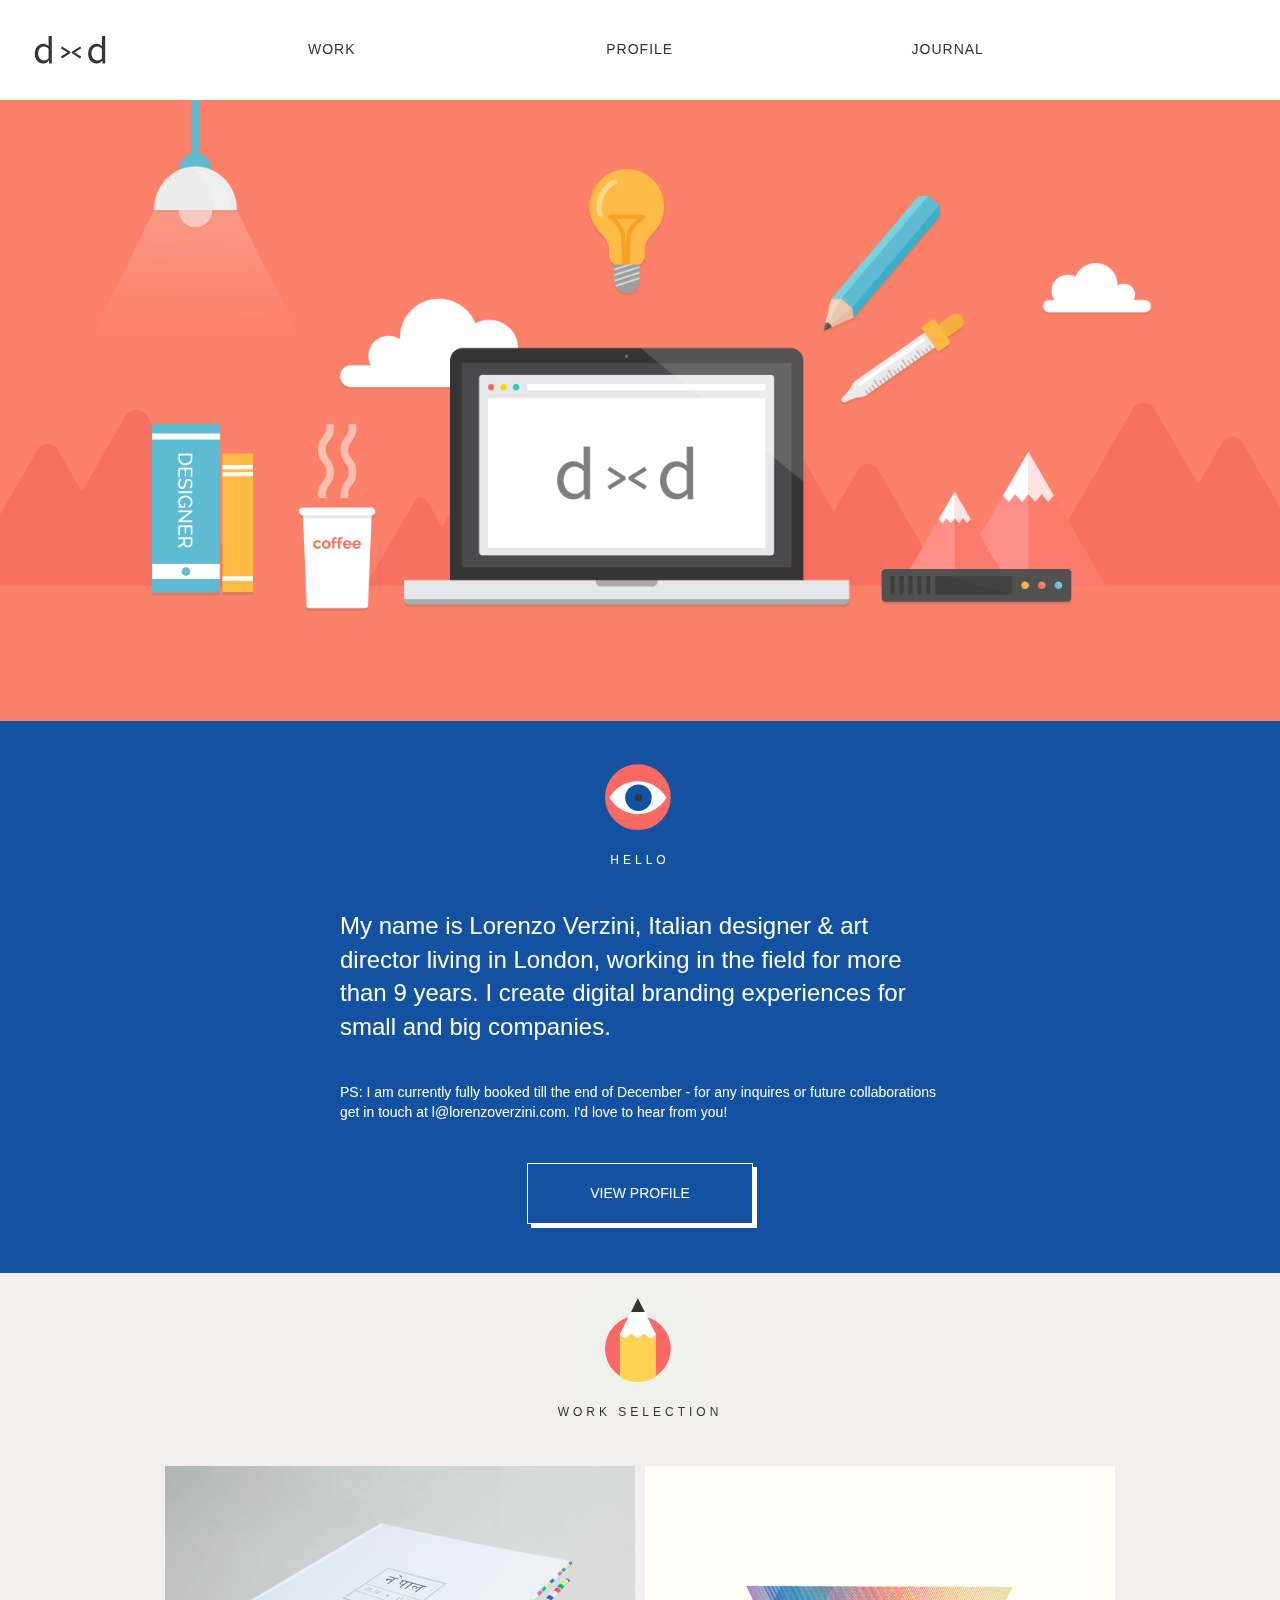
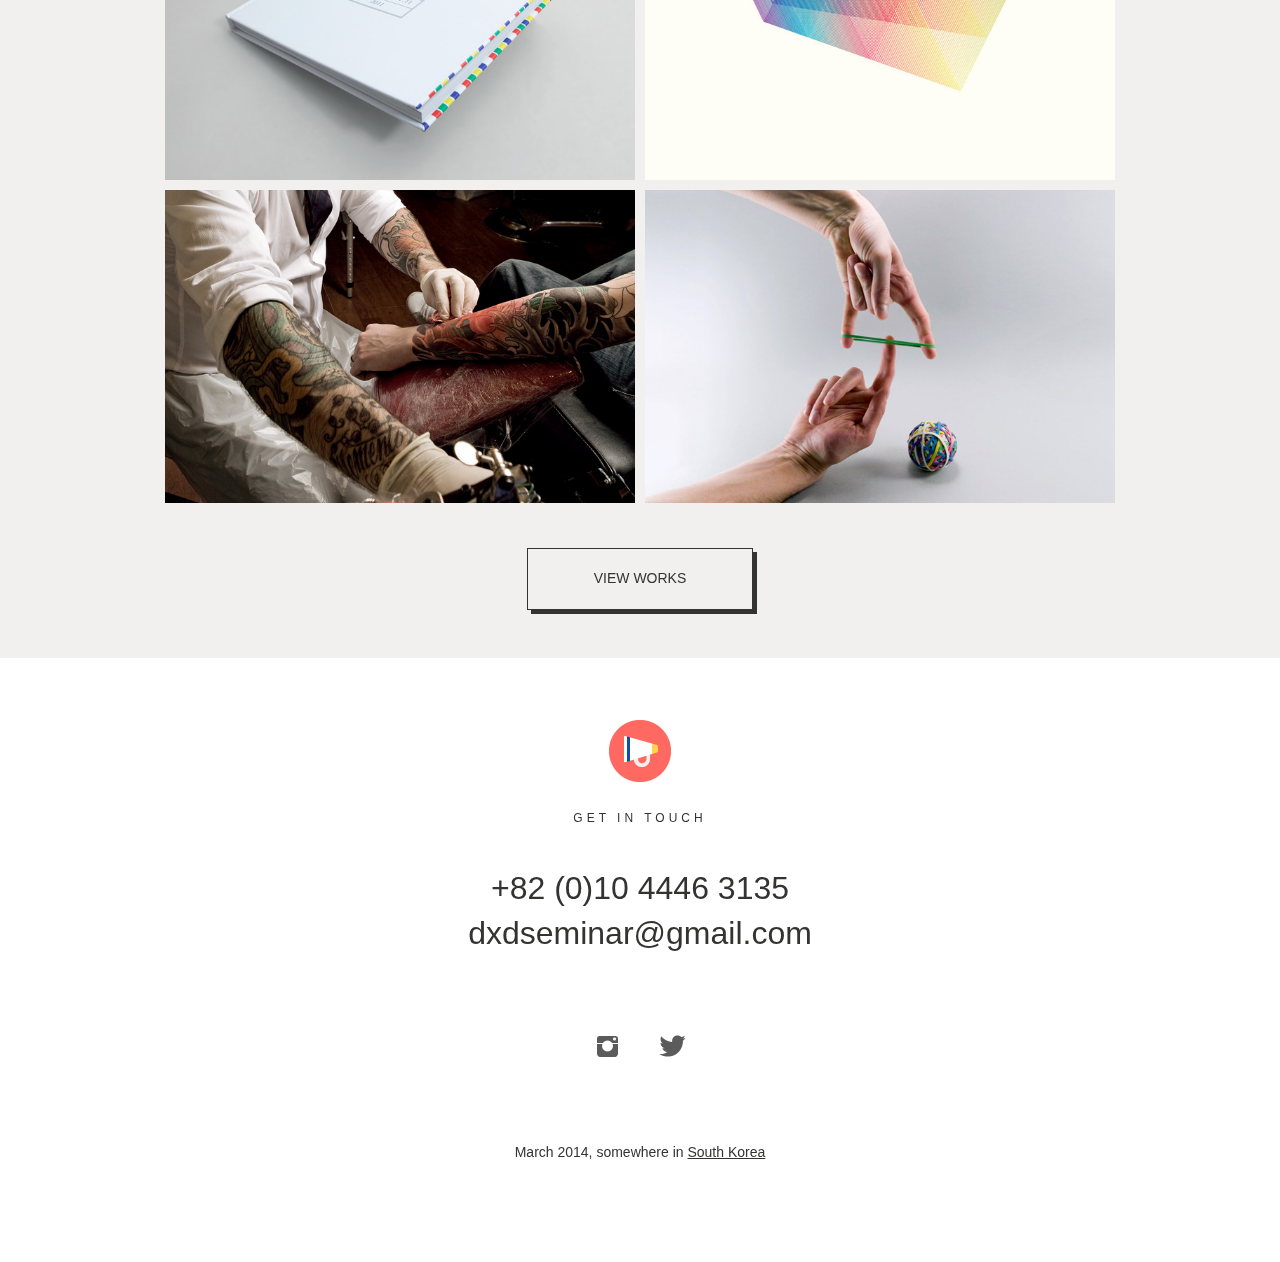
==== index.html @ d882b5fe "예제 사이트 게시 테스트" ====
<!DOCTYPE html>
<!--[if lt IE 7]>
<html class="no-js lt-ie9 lt-ie8 lt-ie7">
<![endif]-->
<!--[if IE 7]>
<html class="no-js lt-ie9 lt-ie8">
<![endif]-->
<!--[if IE 8]>
<html class="no-js lt-ie9">
<![endif]-->
<!--[if gt IE 8]><!-->
<html class="no-js">
<!--<![endif]-->
<head>
    <meta charset="utf-8">
    <meta http-equiv="X-UA-Compatible" content="IE=edge">
    <title>dxd - example</title>
    <meta name="description" content="dxd 세미나에서 제공하는 예제"/>
    <meta name="viewport" content="width=device-width, initial-scale=1">

    <!-- Place favicon.ico and apple-touch-icon.png in the root directory -->

    <link rel="stylesheet" href="css/normalize.css">
    <link rel="stylesheet" href="css/reset.css">
    <link rel="stylesheet" href="css/main.css">
    <script src="js/vendor/modernizr-2.6.2.min.js"></script>
</head>
<body id="show-aside">
<!--[if lt IE 7]>
<p class="browsehappy">You are using an <strong>outdated</strong> browser.
    Please <a href="http://browsehappy.com/">upgrade your browser</a> to improve your experience.</p>
<![endif]-->

<aside class="x-major">
    <ul>
        <li class="x-align-middle">
            <a href="index.html#hide-aside" class="x-align-block">home</a>
        </li>
        <li class="x-align-middle">
            <a href="work.html#hide-aside" class="x-align-block">work</a>
        </li>
        <li class="x-align-middle">
            <a href="#hide-aside" class="x-align-block">profile</a>
        </li>
        <li class="x-align-middle">
            <a href="#hide-aside" class="x-align-block">journal</a>
        </li>
    </ul>
</aside>

<main class="x-major">
    <a href="#hide-aside" class="x-hide-aside"></a>
    <!-- Lier, 2014. 6. 24. 오전 11:55
        어플리케이에서 최상단 레벨의 네비게이션(WORK, PROFILE, JOURNAL)과 로고를 포함하고 있는 메이저 헤더입니다.
        네비게이션이 컴퓨터와 모바일 환경에서 크게 서로다른 형태를 가지고 있으므로 초기에 분할하는 것이 옳다고 판단하여
        x-com, x-mobile 클래스로 두 조건을 분기하여 각각 구성하였습니다.
    -->
    <header class="x-major x-bg-white">
        <!-- Lier, 2014. 6. 24. 오후 12:01
            -------------------------------
            LOGO | WORK | PROFILE | JOURNAL
            -------------------------------
        -->
        <div class="x-com">
            <h1 class="x-logo-wrap">
                <a href="index.html" class="x-icon x-logo ir">home</a>
            </h1>
            <nav>
                <ul class="clearfix">
                    <li class="x-align-middle">
                        <a href="work.html" class="x-align-block">work</a>
                    </li>
                    <li class="x-align-middle">
                        <a href="." class="x-align-block">profile</a>
                    </li>
                    <li class="x-align-middle">
                        <a href="." class="x-align-block">journal</a>
                    </li>
                </ul>
            </nav>
        </div>
        <!-- Lier, 2014. 6. 24. 오후 12:01
            ------------------------
                       LOGO
             ------------------------
             WORK | PROFILE | JOURNAL
        -->
        <div class="x-mobile">
            <h1 class="x-logo-wrap">
                <a href="#show-aside" class="x-icon x-logo ir"></a>
            </h1>
            <nav>
                <ul class="clearfix">
                    <li class="x-align-middle">
                        <a href="work.html" class="x-align-block">work</a>
                    </li>
                    <li class="x-align-middle">
                        <a href="." class="x-align-block">profile</a>
                    </li>
                    <li class="x-align-middle">
                        <a href="." class="x-align-block">journal</a>
                    </li>
                </ul>
            </nav>
        </div>
    </header>

    <section class="x-major">
        <article class="x-identity x-com">
            <img src="img/dxd_identity@2x.png" width="100%"/>
        </article>
        <article class="x-profile x-container x-bg-blue">
            <header class="x-symbol">
                <i class="x-icon"></i>
                <h2 class="x-title">hello</h2>
            </header>
            <div class="x-margin">
                <p class="x-text">
                    My name is Lorenzo Verzini, Italian designer & art director living in London, working in the field
                    for
                    more than 9 years. I create digital branding experiences for small and big companies.
                </p>
                <p class="x-ps">
                    PS: I am currently fully booked till the end of December - for any inquires or future collaborations
                    get
                    in touch at l@lorenzoverzini.com. I'd love to hear from you!
                </p>
            </div>
            <footer class="x-link-wrap">
                <a href=".">view profile</a>
            </footer>
        </article>
        <article class="x-work-teaser x-container x-bg-silver">
            <header class="x-symbol">
                <i class="x-icon"></i>
                <h2 class="x-title">work selection</h2>
            </header>
            <ul class="clearfix">
                <li>
                    <img src="img/work_01.jpg"/>
                    <div class="x-info-wrap x-align-middle">
                        <div class="x-info x-align-block">
                            <h1>누가 내 치즈를 다 먹었을까?</h1>
                            <div class="x-circle"></div>
                            <p class="x-tags">아이덴티티, 초기화, 디자인</p>
                        </div>
                    </div>
                </li>
                <li>
                    <img src="img/work_02.jpg"/>
                    <div class="x-info-wrap x-align-middle">
                        <div class="x-info x-align-block">
                            <h1>누가 내 치즈를 다 먹었을까?</h1>
                            <div class="x-circle"></div>
                            <p class="x-tags">아이덴티티, 초기화, 디자인</p>
                        </div>
                    </div>
                </li>
                <li>
                    <img src="img/work_03.jpg"/>
                    <div class="x-info-wrap x-align-middle">
                        <div class="x-info x-align-block">
                            <h1>누가 내 치즈를 다 먹었을까?</h1>
                            <div class="x-circle"></div>
                            <p class="x-tags">아이덴티티, 초기화, 디자인</p>
                        </div>
                    </div>
                </li>
                <li>
                    <img src="img/work_04.jpg"/>
                    <div class="x-info-wrap x-align-middle">
                        <div class="x-info x-align-block">
                            <h1>누가 내 치즈를 다 먹었을까?</h1>
                            <div class="x-circle"></div>
                            <p class="x-tags">아이덴티티, 초기화, 디자인</p>
                        </div>
                    </div>
                </li>
            </ul>
            <footer class="x-link-wrap">
                <a href=".">view works</a>
            </footer>
        </article>
    </section>

    <!-- Lier, 2014. 6. 24. 오전 11:56
        작성자의 연락처 또는 소셜서비스 등의 정보를 담고 있는 메이저 푸터입니다.
    -->
    <footer class="x-major x-bg-white">
        <div class="x-container">
            <h2 class="x-symbol">
                <i class="x-icon"></i>
                <div class="x-title">get in touch</div>
            </h2>
            <address>
                <ul>
                    <li>
                        <div>+82 (0)10 4446 3135</div>
                        <div>dxdseminar@gmail.com</div>
                    </li>
                    <li>
                        <a href="https://www.facebook.com/dxdseminar" target="_blank">
                            <i class="x-icon x-twitter"></i>
                        </a>
                        <a href="http://instagram.com/dxd_seminar" target="_blank">
                            <i class="x-icon x-instagram"></i>
                        </a>
                    </li>
                    <li>March 2014, somewhere in <u>South Korea</u></li>
                </ul>
            </address>
        </div>
    </footer>
</main>

<script src="//ajax.googleapis.com/ajax/libs/jquery/1.10.2/jquery.min.js"></script>
<script>window.jQuery || document.write('<script src="js/vendor/jquery-1.10.2.min.js"><\/script>')</script>
<script src="js/plugins.js"></script>
<script src="js/main.js"></script>

<!-- Google Analytics: change UA-XXXXX-X to be your site's ID. -->
<script>
    (function (b, o, i, l, e, r) {
        b.GoogleAnalyticsObject = l;
        b[l] || (b[l] =
                function () {
                    (b[l].q = b[l].q || []).push(arguments)
                });
        b[l].l = +new Date;
        e = o.createElement(i);
        r = o.getElementsByTagName(i)[0];
        e.src = '//www.google-analytics.com/analytics.js';
        r.parentNode.insertBefore(e, r)
    }(window, document, 'script', 'ga'));
    ga('create', 'UA-XXXXX-X');
    ga('send', 'pageview');
</script>
</body>
</html>
---- css/main.css ----
/*! HTML5 Boilerplate v4.3.0 | MIT License | http://h5bp.com/ */

/*
 * What follows is the result of much research on cross-browser styling.
 * Credit left inline and big thanks to Nicolas Gallagher, Jonathan Neal,
 * Kroc Camen, and the H5BP dev community and team.
 */

/* ==========================================================================
   Base styles: opinionated defaults
   ========================================================================== */

html,
button,
input,
select,
textarea {
    color: #222;
}

html {
    font-size: 1em;
    line-height: 1.4;
}

/*
 * Remove text-shadow in selection highlight: h5bp.com/i
 * These selection rule sets have to be separate.
 * Customize the background color to match your design.
 */

::-moz-selection {
    background: #b3d4fc;
    text-shadow: none;
}

::selection {
    background: #b3d4fc;
    text-shadow: none;
}

/*
 * A better looking default horizontal rule
 */

hr {
    display: block;
    height: 1px;
    border: 0;
    border-top: 1px solid #ccc;
    margin: 1em 0;
    padding: 0;
}

/*
 * Remove the gap between images, videos, audio and canvas and the bottom of
 * their containers: h5bp.com/i/440
 */

audio,
canvas,
img,
video {
    vertical-align: middle;
}

/*
 * Remove default fieldset styles.
 */

fieldset {
    border: 0;
    margin: 0;
    padding: 0;
}

/*
 * Allow only vertical resizing of textareas.
 */

textarea {
    resize: vertical;
}

/* ==========================================================================
   Browse Happy prompt
   ========================================================================== */

.browsehappy {
    margin: 0.2em 0;
    background: #ccc;
    color: #000;
    padding: 0.2em 0;
}

/* Lier, 2014. 6. 20. 오전 12:02 ==============================================
    기본 설정
   ========================================================================== */

/* a 요소는 기본적으로 href 속성이 존재할 경우 밑줄이 나타나도록 되어있습니다. 해당 어플리케이션에서는
   전역적으로 링크에 밑줄을 사용하지 않기 때문에 제거합니다. - Lier, 2014. 6. 23. 오후 5:19 */

a {
    text-decoration: none;
}

/* body 요소는 브라우저 화면에 보이는 모든 요소들의 부모이므로 이곳에 등록된 스타일들은 하위요소에서 새로
   정의하지 않을 경우 기본적으로 사용될 수 있습니다. 모든 시각적으로 드러나는 요소들에 기본값을 지정하고
   싶다면 body 요소에 등록하세요. - Lier, 2014. 6. 23. 오후 5:21 */

body {
    color: rgba(51, 51, 50, 1);
    font-family: Helvetica, Helvetica Neue, Arial, sans-serif;
    font-size: 14px;
    word-wrap: break-word;
}

/* Lier, 2014. 6. 20. 오전 12:02 ==============================================
    주요 요소들
   ========================================================================== */

/* 해당 어플리케이션에서는 모바일과 컴퓨터에서 서로 판이하게 다른 형태를 x-com, x-mobile 클래스로 구분하고
   있습니다. x-com 클래스를 숨기는 이유는 해당 어플리케이션은 모바일 퍼스트 형태로 만들어지기 때문에 컴퓨터에서
   보여질 수 있는 요소를 우선 차단하여 숨깁니다. - Lier, 2014. 6. 23. 오후 5:07 */

.x-com {
    display: none;
}

.x-mobile {
    display: block;
}

/* 어플리케이션 내에서 사용되는 주요 배경 색상과 그에 걸맞는 텍스트 색상을 클래스 형태로 작성합니다. 이와같이
   코드 내에서 지속적으로 동일하게 나오는 스타일들은 클래스로 묶어두는 것이 편리합니다. - Lier, 2014. 6. 23. 오후 5:05 */

.x-bg-white {
    color: rgba(51, 51, 50, 1);
    background-color: white;
}

.x-bg-silver {
    color: rgba(51, 51, 50, 1);
    background-color: rgb(241, 240, 238);
}

.x-bg-blue {
    color: white;
    background-color: rgba(19, 82, 162, 1);
}

/* 아이콘을 구성하는데 필요한 기본적인 스타일을 지정합니다. - Lier, 2014. 6. 24. 오후 12:21 */

.x-icon {
    display: inline-block;
    background-repeat: no-repeat;
    background-position: center;
    background-size: cover;
}

/* x-align-middle 클래스는 vertical-align 속성이 블럭요소에서도 정상적으로 동작할 수 있도록 돕습니다.
   우선 수직으로 가운데 정렬하고 싶은 요소의 부모에 x-align-middle 클래스를 삽입하고 정렬이 필요한 요소에
   x-align-block 클래스를 삽입합니다. 작동원리는 블럭요소의 :before 영역을 인라인요소의 :before 영역과
   동일하게 맞추는 방식입니다. - Lier, 2014. 6. 20. 오전 1:03 */

.x-align-middle {
    display: inline-block;
}

.x-align-middle:before {
    width: 0;
    height: 100%;
    content: '';
    vertical-align: middle;
    display: inline-block;
    margin-left: -0.25em;
}

.x-align-block {
    display: inline-block;
    vertical-align: middle;
}

/* Lier, 2014. 6. 20. 오전 12:02 ==============================================
   메이저 헤더
   ========================================================================== */

/* 로고나 메뉴 스타일과 같이 메이저 헤더에서 웹과 모바일의 구분없이 공통적으로 사용될 수 있는 스타일들을
   우선적으로 지정합니다. - Lier, 2014. 6. 20. 오후 3:05 */

header.x-major .x-logo-wrap,
header.x-major nav ul li {
    text-align: center;
}

header.x-major .x-logo-wrap .x-logo.x-icon {
    width: 100px;
    height: 100px;
    background-image: url("logo.svg");
}

header.x-major nav ul li {
    float: left;
    width: 33.3%;
}

/* 지정된 transition 속성은 다른 스테이트에서 현재 스테이트로 넘어오는 시점에서 실행됩니다. 무슨 말인지
   모르겠다면 일단 아래의 두 값을 바꿔보면서 마우스를 올렸다 내려보세요. - Lier, 2014. 6. 23. 오후 6:52 */

header.x-major nav ul li a {
    color: rgba(51, 51, 50, 1);
    letter-spacing: 1px;
    text-transform: uppercase;
    transition: all 0.3s ease-in;
}

header.x-major nav ul li a:hover {
    color: rgba(51, 51, 50, 0.4);
    transition: all 0.2s ease-out;
}

/* 메이저 헤더의 속성을 분기하여 컴퓨터 브라우저에서 보여지는 상황에서의 스타일을 지정합니다. 부모요소 중에
   x-com 클래스가 존재하는 요소에 대해서만 아래의 스타일이 적용됩니다. - Lier, 2014. 6. 20. 오후 3:05 */

header.x-major .x-com .x-logo-wrap {
    left: 20px;
    position: fixed;
    z-index: 1;
}

header.x-major .x-com nav {
    height: 100px;
    max-width: 925px;
    margin: 0 auto;
}

header.x-major .x-com nav ul,
header.x-major .x-com nav ul li {
    height: inherit;
}

/* 메이저 헤더의 속성을 분기하여 모바일 브라우저에서 보여지는 상황에서의 스타일을 지정합니다. 부모요소 중에
   x-mobile 클래스가 존재하는 요소에 대해서만 아래의 스타일이 적용됩니다. - Lier, 2014. 6. 23. 오후 7:01 */

header.x-major .x-mobile .x-logo-wrap {
    border-bottom: 1px solid rgba(0, 0, 0, 0.05)
}

header.x-major .x-mobile nav ul li {
    height: 50px;
}

header.x-major .x-mobile nav ul li a {
    font-size: 11px;
}

/* Lier, 2014. 6. 24. 오후 12:13 ==============================================
   메이저 섹션 > 큐레이션
   ========================================================================== */

/* 섹션 내부에서 공통적으로 사용되는 요소들의 스타일을 지정합니다. - Lier, 2014. 6. 24. 오후 12:24 */

section.x-major .x-container {
    padding: 20px;
}

section.x-major .x-symbol,
section.x-major .x-link-wrap {
    text-align: center;
}

section.x-major .x-symbol .x-title {
    font-size: 12px;
    font-weight: normal;
    letter-spacing: 4px;
    text-transform: uppercase;
}

section.x-major .x-symbol .x-icon {
    width: 106px;
    height: 106px;
}

section.x-major .x-link-wrap {
    height: 90px;
}

section.x-major .x-link-wrap a {
    width: 224px;
    display: inline-block;
    padding: 20px 0;
    color: rgba(51, 51, 50, 1);
    text-transform: uppercase;
    border: 1px solid rgba(51, 51, 51, 1);
    background: transparent;
    box-shadow: 4px 4px 0px 0px rgba(51, 51, 50, 1);
    transition: all 0.1s cubic-bezier(0, 0, 0.25, 1);
}

section.x-major .x-link-wrap a:hover {
    margin: 4px 0 0 4px;
    border: 1px solid rgba(51, 51, 50, 0.5);
    box-shadow: 0px 0px 0px 0px rgba(51, 51, 50, 1);
    opacity: 0.5;
    transition: all 0.1s cubic-bezier(0, 0, 0.25, 1);
}

section.x-major .x-bg-blue .x-link-wrap a {
    color: rgba(255, 255, 255, 1);
    border: 1px solid rgba(255, 255, 255, 1);
    box-shadow: 4px 4px 0px 0px rgba(255, 255, 255, 1);
}

section.x-major .x-bg-blue .x-link-wrap a:hover {
    box-shadow: 0px 0px 0px 0px rgba(255, 255, 255, 1);
}

/* x-profile 클래스로 분기되는 article 요소와 그 하위 요소들의 스타일을 지정합니다. - Lier, 2014. 6. 24. 오후 12:24 */

section.x-major article.x-profile .x-symbol .x-icon {
    background-image: url('symbol-profile.svg');
}

section.x-major article.x-profile .x-margin {
    max-width: 600px;
    margin: 0 auto;
}

section.x-major article.x-profile .x-text,
section.x-major article.x-profile .x-ps,
section.x-major .x-link-wrap {
    margin-top: 40px;
}

section.x-major article.x-profile .x-text {
    font-size: 24px;
}

section.x-major article.x-profile .x-ps {
    font-weight: 300;
}

/* x-work 클래스로 분기되는 article 요소와 그 하위 요소들의 스타일을 지정합니다. - Lier, 2014. 6. 24. 오후 12:58 */

section.x-major article.x-work-teaser .x-symbol .x-icon {
    background-image: url('symbol-work.svg');
}

section.x-major article.x-work-teaser ul {
    margin-top: 40px;
}

section.x-major article.x-work-teaser ul li {
    padding: 5px;
    position: relative;
    box-sizing: border-box;
}

/* 반응형 웹에서 이미지 사이즈가 브라우저 크기에 따라 비율에 맞춰 자유자재로 변하게 하기 위해서는 아래와 같은
   스타일 정의가 필요합니다. - Lier, 2014. 6. 23. 오후 5:26 */

section.x-major article.x-work-teaser ul li img {
    width: 100%;
    height: 100%;
}

section.x-major article.x-work-teaser ul li .x-info-wrap {
    top: 0;
    left: 0;
    width: 100%;
    height: 100%;
    position: absolute;
    text-align: center;
    background-color: rgba(255, 255, 255, 0.8);
    opacity: 0;
    cursor: pointer;
    transition: all 0.2s linear;
}

section.x-major article.x-work-teaser ul li:hover .x-info-wrap {
    opacity: 1;
    transition: all 0.2s linear;
}

section.x-major article.x-work-teaser ul li .x-info-wrap .x-info h1 {
    font-size: 16px;
    font-weight: normal;
}

section.x-major article.x-work-teaser ul li .x-info-wrap .x-info .x-circle {
    width: 8px;
    height: 8px;
    margin: 4px auto 6px auto;
    border-radius: 100%;
    border: 3px solid rgba(51, 51, 50, 1);
}

section.x-major article.x-work-teaser ul li .x-info-wrap .x-info .x-tags {
    font-size: 14px;
    font-weight: 300;
}

/* Lier, 2014. 6. 25. 오후 8:30 ==============================================
   메이저 섹션 > 워크(WORK)
   ========================================================================== */

section.x-major .works article.x-work {
    height: 440px;
    padding: 10px;
    box-sizing: border-box;
    /* 사물이 얼마나 멀어보이게 하는지를 결정합니다. - Lier, 2014. 6. 25. 오후 9:28 */
    -webkit-perspective: 1400;
}

section.x-major .works article.x-work .x-flip,
section.x-major .works article.x-work .x-front,
section.x-major .works article.x-work .x-back {
    width: 100%;
    height: 100%;
}

section.x-major .works article.x-work .x-flip {
    position: relative;
    transition: all 0.5s linear;
    -webkit-transform-style: preserve-3d;
}

section.x-major .works article.x-work:hover .x-flip {
    -webkit-transform: rotateY(180deg);
}

section.x-major .works article.x-work .x-front,
section.x-major .works article.x-work .x-back {
    top: 0;
    left: 0;
    position: absolute;
    -webkit-backface-visibility: hidden;
}

section.x-major .works article.x-work .x-front {
    background-color: red;
}

section.x-major .works article.x-work .x-back {
    background-color: blue;
    -webkit-transform: rotateY(180deg);
}

/* Lier, 2014. 6. 20. 오전 12:02 ==============================================
   메이저 푸터
   ========================================================================== */

footer.x-major {
    float: left;
    width: 100%;
    padding: 40px 0;
}

/* 메이저 푸터의 심볼마크 스타일을 지정합니다. 본문 컨테이너의 심볼마크와 동일한 스타일을 가지고 있지만 서로
   분리하여 관리하는 것이 유지보수에 좋습니다. - Lier, 2014. 6. 24. 오전 11:36 */

footer.x-major .x-symbol {
    display: block;
    margin-bottom: 40px;
    text-align: center;
}

footer.x-major .x-symbol .x-title {
    font-size: 12px;
    font-weight: normal;
    letter-spacing: 4px;
    text-transform: uppercase;
}

footer.x-major .x-symbol .x-icon {
    width: 106px;
    height: 106px;
    background-image: url('ico_contant@2x.png');
}

/* 메이저 푸터의 작성자 정보를 표현할 스타일일 지정합니다. - Lier, 2014. 6. 24. 오전 11:43 */

footer.x-major address ul li {
    text-align: center;
    font-style: normal;
    margin-bottom: 60px;
}

footer.x-major address ul li:first-child {
    font-size: 32px;
}

footer.x-major address ul li:last-child {
    font-size: 14px;
    font-weight: 300;
}

/* 아이콘 버튼을 스프라이트를 활용하여 배치합니다. 이미지 스프라이트를 활용하면 서버에 자원을 요청하는
   횟수가 줄어 좀 더 빠른 속도로 로딩이 가능하고 유지보수에 좋습니다. - Lier, 2014. 6. 24. 오전 11:48 */

footer.x-major address ul li .x-twitter,
footer.x-major address ul li .x-instagram {
    width: 61px;
    height: 61px;
    background-image: url("ico_social@2x.png");
    background-size: 122px 61px;
    opacity: 0.8;
    transition: all 0.2s ease-in;
}

footer.x-major address ul li .x-twitter:hover,
footer.x-major address ul li .x-instagram:hover {
    opacity: 1;
    transition: all 0.3s ease-in;
}

footer.x-major address ul li .x-twitter {
    background-position: left;
}

footer.x-major address ul li .x-instagram {
    background-position: right;
}

/* Lier, 2014. 6. 24. 오후 2:30 ==============================================
   메이저 사이드
   ========================================================================== */

body#show-aside aside.x-major {
    width: 70%;
    height: 100%;
    position: fixed;
    background-color: rgba(51, 51, 50, 1);
}

body#show-aside aside.x-major ul li {
    width: 100%;
    height: 100px;
    text-align: center;
    border-bottom: 1px solid rgba(255, 255, 255, 0.3);
}

body#show-aside aside.x-major ul li a {
    color: white;
    text-transform: uppercase;
}

/* aside 요소를 효과적으로 표현하기 위해 main 요소를 사용합니다. 기본적으로는 비주얼적으로 아무런 영향을
   주지 않지만 aside 요소가 활성화 되었을 때를 대비하여 이벤트를 등록해둡니다. - Lier, 2014. 6. 24. 오후 4:07 */

body#show-aside main.x-major {
    left: 0;
    position: relative;
    transition: all 0.5s ease;
}

body#show-aside main.x-major .x-hide-aside {
    right: 0;
    width: 100%;
    height: 100%;
    position: fixed;
    background-color: rgba(0, 0, 0, 0.3);
    opacity: 0;
    z-index: -1;
    transition: all 0.5s ease;
}

/* 로고를 클릭했을 때 각 요소에서 발생하는 이벤트들을 정의합니다. 우선 main 요소를 aside 요소의 크기만큼
   좌측으로 70% 밀어내고 main 요소 안에 있는 숨김링크를 활성화합니다. - Lier, 2014. 6. 24. 오후 3:59 */

body#show-aside:target main.x-major {
    left: 70%;
    transition: all 0.5s ease;
}

body#show-aside:target main.x-major .x-hide-aside {
    width: 30%;
    opacity: 1;
    z-index: 1;
    transition: all 0.5s ease;
}

/* ==========================================================================
   Helper classes
   ========================================================================== */

/*
 * Image replacement
 */

.ir {
    background-color: transparent;
    border: 0;
    overflow: hidden;
    /* IE 6/7 fallback */
    *text-indent: -9999px;
}

.ir:before {
    content: "";
    display: block;
    width: 0;
    height: 150%;
}

/*
 * Hide from both screenreaders and browsers: h5bp.com/u
 */

.hidden {
    display: none !important;
    visibility: hidden;
}

/*
 * Hide only visually, but have it available for screenreaders: h5bp.com/v
 */

.visuallyhidden {
    border: 0;
    clip: rect(0 0 0 0);
    height: 1px;
    margin: -1px;
    overflow: hidden;
    padding: 0;
    position: absolute;
    width: 1px;
}

/*
 * Extends the .visuallyhidden class to allow the element to be focusable
 * when navigated to via the keyboard: h5bp.com/p
 */

.visuallyhidden.focusable:active,
.visuallyhidden.focusable:focus {
    clip: auto;
    height: auto;
    margin: 0;
    overflow: visible;
    position: static;
    width: auto;
}

/*
 * Hide visually and from screenreaders, but maintain layout
 */

.invisible {
    visibility: hidden;
}

/*
 * Clearfix: contain floats
 *
 * For modern browsers
 * 1. The space content is one way to avoid an Opera bug when the
 *    `contenteditable` attribute is included anywhere else in the document.
 *    Otherwise it causes space to appear at the top and bottom of elements
 *    that receive the `clearfix` class.
 * 2. The use of `table` rather than `block` is only necessary if using
 *    `:before` to contain the top-margins of child elements.
 */

.clearfix:before,
.clearfix:after {
    content: " "; /* 1 */
    display: table; /* 2 */
}

.clearfix:after {
    clear: both;
}

/*
 * For IE 6/7 only
 * Include this rule to trigger hasLayout and contain floats.
 */

.clearfix {
    *zoom: 1;
}

/* ==========================================================================
   EXAMPLE Media Queries for Responsive Design.
   These examples override the primary ('mobile first') styles.
   Modify as content requires.
   ========================================================================== */

@media only screen and (min-width: 55em) {

    /* Lier, 2014. 6. 24. 오후 1:30 ==============================================
        주요 요소들
       ========================================================================== */

    .x-com {
        display: block;
    }

    .x-mobile {
        display: none;
    }

    /* Lier, 2014. 6. 24. 오후 1:39 ==============================================
       메이저 섹션 > 큐레이션
       ========================================================================== */

    section.x-major article.x-work-teaser ul {
        padding: 0 140px;
    }

    section.x-major article.x-work-teaser ul li {
        float: left;
        width: 50%;
    }

    /* Lier, 2014. 6. 25. 오후 9:33 ==============================================
       메이저 섹션 > 워크(WORK)
       ========================================================================== */

    section.x-major .works {
        margin: 0 120px;
    }

    section.x-major .works article.x-work {
        float: left;
        width: 50%;
        padding: 10px;
    }
}

@media print,
(-o-min-device-pixel-ratio: 5/4),
(-webkit-min-device-pixel-ratio: 1.25),
(min-resolution: 120dpi) {
    /* Style adjustments for high resolution devices */
}

/* ==========================================================================
   Print styles.
   Inlined to avoid required HTTP connection: h5bp.com/r
   ========================================================================== */

@media print {
    * {
        background: transparent !important;
        color: #000 !important; /* Black prints faster: h5bp.com/s */
        box-shadow: none !important;
        text-shadow: none !important;
    }

    a,
    a:visited {
        text-decoration: underline;
    }

    a[href]:after {
        content: " (" attr(href) ")";
    }

    abbr[title]:after {
        content: " (" attr(title) ")";
    }

    /*
     * Don't show links for images, or javascript/internal links
     */
    .ir a:after,
    a[href^="javascript:"]:after,
    a[href^="#"]:after {
        content: "";
    }

    pre,
    blockquote {
        border: 1px solid #999;
        page-break-inside: avoid;
    }

    thead {
        display: table-header-group; /* h5bp.com/t */
    }

    tr,
    img {
        page-break-inside: avoid;
    }

    img {
        max-width: 100% !important;
    }

    @page {
        margin: 0.5cm;
    }

    p,
    h2,
    h3 {
        orphans: 3;
        widows: 3;
    }

    h2,
    h3 {
        page-break-after: avoid;
    }
}
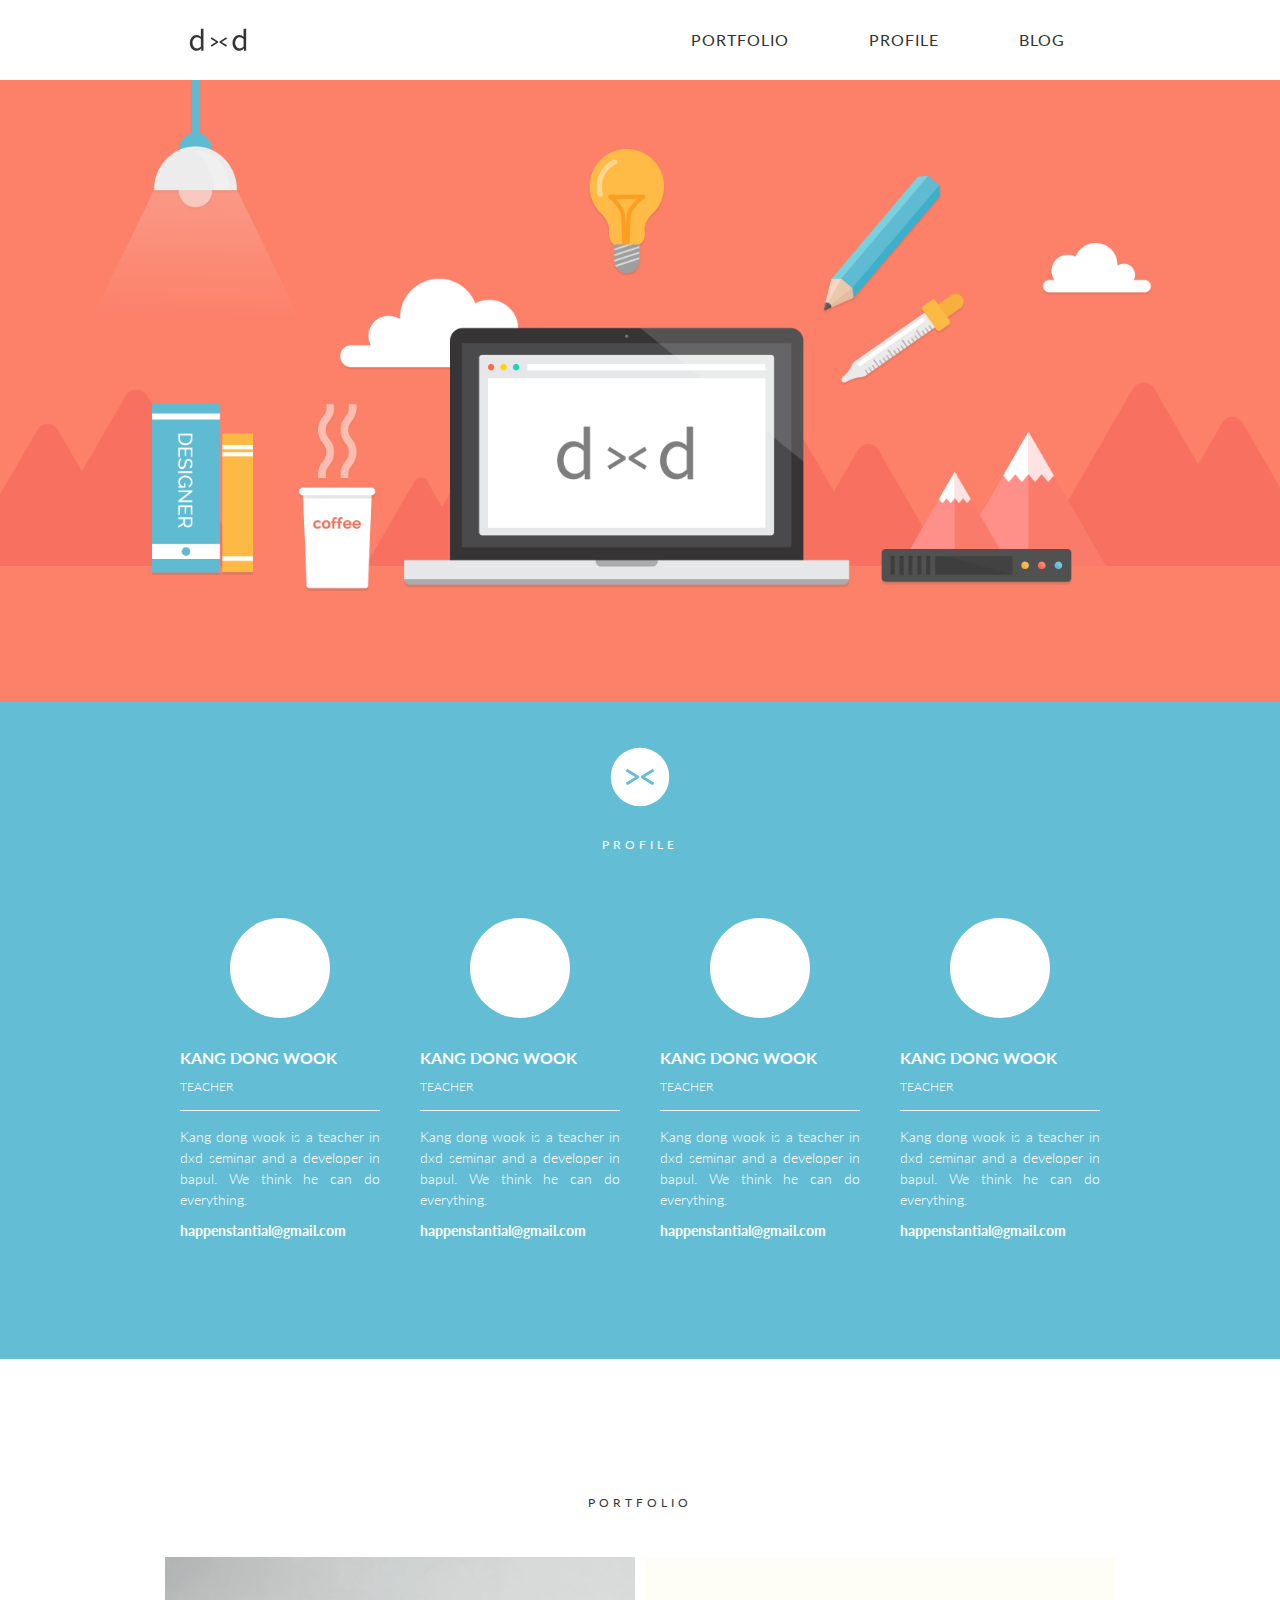
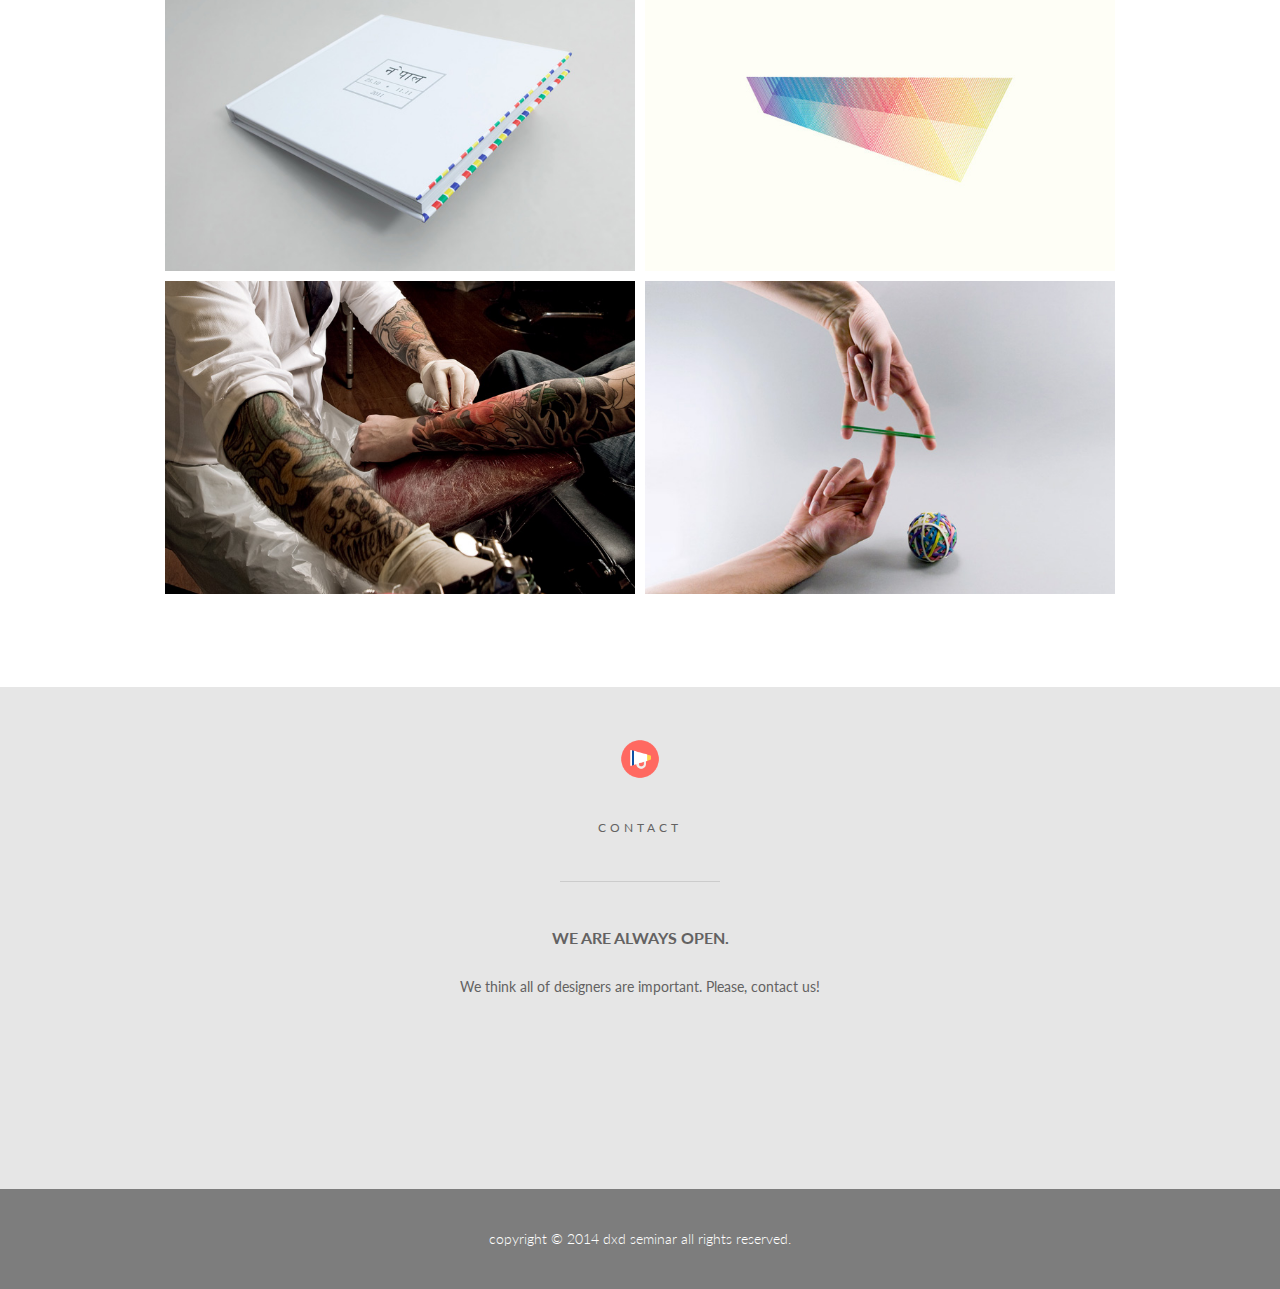
==== commit cd66b8d3: "디자인 변경" ====
--- a/index.html
+++ b/index.html
@@ -23,6 +23,7 @@
     <link rel="stylesheet" href="css/normalize.css">
     <link rel="stylesheet" href="css/reset.css">
     <link rel="stylesheet" href="css/main.css">
+    <link href='http://fonts.googleapis.com/css?family=Lato:300,400,700' rel='stylesheet' type='text/css'>
     <script src="js/vendor/modernizr-2.6.2.min.js"></script>
 </head>
 <body id="show-aside">
@@ -31,188 +32,262 @@
     Please <a href="http://browsehappy.com/">upgrade your browser</a> to improve your experience.</p>
 <![endif]-->
 
-<aside class="x-major">
-    <ul>
-        <li class="x-align-middle">
-            <a href="index.html#hide-aside" class="x-align-block">home</a>
-        </li>
-        <li class="x-align-middle">
-            <a href="work.html#hide-aside" class="x-align-block">work</a>
-        </li>
-        <li class="x-align-middle">
-            <a href="#hide-aside" class="x-align-block">profile</a>
-        </li>
-        <li class="x-align-middle">
-            <a href="#hide-aside" class="x-align-block">journal</a>
-        </li>
-    </ul>
+<aside class="x-major x-bg-white">
+    <a href="index.html"><u>go to home</u></a>
 </aside>
 
 <main class="x-major">
-    <a href="#hide-aside" class="x-hide-aside"></a>
-    <!-- Lier, 2014. 6. 24. 오전 11:55
-        어플리케이에서 최상단 레벨의 네비게이션(WORK, PROFILE, JOURNAL)과 로고를 포함하고 있는 메이저 헤더입니다.
-        네비게이션이 컴퓨터와 모바일 환경에서 크게 서로다른 형태를 가지고 있으므로 초기에 분할하는 것이 옳다고 판단하여
-        x-com, x-mobile 클래스로 두 조건을 분기하여 각각 구성하였습니다.
+<a href="#hide-aside" class="x-hide-aside"></a>
+<!-- Lier, 2014. 6. 24. 오전 11:55
+    어플리케이에서 최상단 레벨의 네비게이션(WORK, PROFILE, BLOG)과 로고를 포함하고 있는 메이저 헤더입니다.
+    네비게이션이 컴퓨터와 모바일 환경에서 크게 서로다른 형태를 가지고 있으므로 초기에 분할하는 것이 옳다고 판단하여
+    x-com, x-mobile 클래스로 두 조건을 분기하여 각각 구성하였습니다.
+-->
+<header class="x-major x-bg-white">
+    <!-- Lier, 2014. 6. 24. 오후 12:01
+        ---------------------------------
+        LOGO | PORTFOLIO | PROFILE | BLOG
+        ---------------------------------
     -->
-    <header class="x-major x-bg-white">
-        <!-- Lier, 2014. 6. 24. 오후 12:01
-            -------------------------------
-            LOGO | WORK | PROFILE | JOURNAL
-            -------------------------------
-        -->
-        <div class="x-com">
+    <div class="x-com">
+        <nav>
             <h1 class="x-logo-wrap">
                 <a href="index.html" class="x-icon x-logo ir">home</a>
             </h1>
-            <nav>
-                <ul class="clearfix">
-                    <li class="x-align-middle">
-                        <a href="work.html" class="x-align-block">work</a>
+            <ul class="clearfix">
+                <li class="x-align-middle">
+                    <a href="index.html#x-portfolio" class="x-align-block">portfolio</a>
+                </li>
+                <li class="x-align-middle">
+                    <a href="index.html#x-profile" class="x-align-block">profile</a>
+                </li>
+                <li class="x-align-middle">
+                    <a href="https://www.facebook.com/dxdseminar" target="_blank" class="x-align-block">blog</a>
+                </li>
+            </ul>
+        </nav>
+    </div>
+    <!-- Lier, 2014. 6. 24. 오후 12:01
+        --------------------------
+                    LOGO
+        --------------------------
+        PORTFOLIO | PROFILE | BLOG
+    -->
+    <div class="x-mobile">
+        <h1 class="x-logo-wrap">
+            <a href="#show-aside" class="x-icon x-logo ir"></a>
+        </h1>
+        <nav>
+            <ul class="clearfix">
+                <li class="x-align-middle">
+                    <a href="index.html#x-portfolio" class="x-align-block">portfolio</a>
+                </li>
+                <li class="x-align-middle">
+                    <a href="index.html#x-profile" class="x-align-block">profile</a>
+                </li>
+                <li class="x-align-middle">
+                    <a href="https://www.facebook.com/dxdseminar" target="_blank" class="x-align-block">blog</a>
+                </li>
+            </ul>
+        </nav>
+    </div>
+</header>
+
+<section class="x-major">
+    <article class="x-identity x-com">
+        <img src="img/dxd_identity@2x.png" width="100%"/>
+    </article>
+    <article id="x-profile" class="x-bg-blue">
+        <div class="x-container">
+            <header class="x-symbol">
+                <i class="x-icon"></i>
+                <h2 class="x-title">profile</h2>
+            </header>
+            <ul class="x-members clearfix">
+                <li>
+                    <a href="." class="x-face"></a>
+                    <dl class="x-appearance">
+                        <dt>Kang dong wook</dt>
+                        <dd>teacher</dd>
+                    </dl>
+                    <hr/>
+                    <div class="x-about">
+                        <p>
+                            Kang dong wook is a teacher in dxd seminar and a developer in bapul. We think he can do
+                            everything.
+                        </p>
+                        <p>
+                            <strong>happenstantial@gmail.com</strong>
+                        </p>
+                    </div>
+                </li>
+                <li>
+                    <a href="." class="x-face"></a>
+                    <dl class="x-appearance">
+                        <dt>Kang dong wook</dt>
+                        <dd>teacher</dd>
+                    </dl>
+                    <hr/>
+                    <div class="x-about">
+                        <p>
+                            Kang dong wook is a teacher in dxd seminar and a developer in bapul. We think he can do
+                            everything.
+                        </p>
+                        <p>
+                            <strong>happenstantial@gmail.com</strong>
+                        </p>
+                    </div>
+                </li>
+                <li>
+                    <a href="." class="x-face"></a>
+                    <dl class="x-appearance">
+                        <dt>Kang dong wook</dt>
+                        <dd>teacher</dd>
+                    </dl>
+                    <hr/>
+                    <div class="x-about">
+                        <p>
+                            Kang dong wook is a teacher in dxd seminar and a developer in bapul. We think he can do
+                            everything.
+                        </p>
+                        <p>
+                            <strong>happenstantial@gmail.com</strong>
+                        </p>
+                    </div>
+                </li>
+                <li>
+                    <a href="." class="x-face"></a>
+                    <dl class="x-appearance">
+                        <dt>Kang dong wook</dt>
+                        <dd>teacher</dd>
+                    </dl>
+                    <hr/>
+                    <div class="x-about">
+                        <p>
+                            Kang dong wook is a teacher in dxd seminar and a developer in bapul. We think he can do
+                            everything.
+                        </p>
+                        <p>
+                            <strong>happenstantial@gmail.com</strong>
+                        </p>
+                    </div>
+                </li>
+            </ul>
+        </div>
+    </article>
+    <article id="x-portfolio" class="x-bg-white">
+        <div class="x-container">
+            <header class="x-symbol">
+                <i class="x-icon"></i>
+                <h2 class="x-title">portfolio</h2>
+            </header>
+            <div class="x-margin">
+                <ul class="x-animate-fade clearfix">
+                    <li>
+                        <a href="detail.html">
+                            <img src="img/portfolio_01.jpg"/>
+                            <div class="x-info-wrap x-align-middle">
+                                <div class="x-info x-align-block">
+                                    <h1>Web Design</h1>
+                                    <p class="x-tags">dxd seminar project for all of designers</p>
+                                    <i class="x-icon x-arrow"></i>
+                                </div>
+                            </div>
+                        </a>
                     </li>
-                    <li class="x-align-middle">
-                        <a href="." class="x-align-block">profile</a>
-                    </li>
-                    <li class="x-align-middle">
-                        <a href="." class="x-align-block">journal</a>
+                    <li>
+                        <a href="detail.html">
+                            <img src="img/portfolio_02.jpg"/>
+                            <div class="x-info-wrap x-align-middle">
+                                <div class="x-info x-align-block">
+                                    <h1>Web Design</h1>
+                                    <p class="x-tags">dxd seminar project for all of designers</p>
+                                    <i class="x-icon x-arrow"></i>
+                                </div>
+                            </div>
+                        </a>
                     </li>
                 </ul>
-            </nav>
-        </div>
-        <!-- Lier, 2014. 6. 24. 오후 12:01
-            ------------------------
-                       LOGO
-             ------------------------
-             WORK | PROFILE | JOURNAL
-        -->
-        <div class="x-mobile">
-            <h1 class="x-logo-wrap">
-                <a href="#show-aside" class="x-icon x-logo ir"></a>
-            </h1>
-            <nav>
-                <ul class="clearfix">
-                    <li class="x-align-middle">
-                        <a href="work.html" class="x-align-block">work</a>
+                <ul class="x-animate-pop clearfix">
+                    <li>
+                        <a href="detail.html">
+                            <img src="img/portfolio_03.jpg"/>
+                            <div class="x-info-wrap x-align-middle">
+                                <div class="x-info x-align-block">
+                                    <h1>Web Design</h1>
+                                    <p class="x-tags">dxd seminar project for all of designers</p>
+                                    <i class="x-icon x-arrow"></i>
+                                </div>
+                            </div>
+                        </a>
                     </li>
-                    <li class="x-align-middle">
-                        <a href="." class="x-align-block">profile</a>
-                    </li>
-                    <li class="x-align-middle">
-                        <a href="." class="x-align-block">journal</a>
+                    <li>
+                        <a href="detail.html">
+                            <img src="img/portfolio_04.jpg"/>
+                            <div class="x-info-wrap x-align-middle">
+                                <div class="x-info x-align-block">
+                                    <h1>Web Design</h1>
+                                    <p class="x-tags">dxd seminar project for all of designers</p>
+                                    <i class="x-icon x-arrow"></i>
+                                </div>
+                            </div>
+                        </a>
                     </li>
                 </ul>
-            </nav>
+            </div>
         </div>
-    </header>
-
-    <section class="x-major">
-        <article class="x-identity x-com">
-            <img src="img/dxd_identity@2x.png" width="100%"/>
-        </article>
-        <article class="x-profile x-container x-bg-blue">
-            <header class="x-symbol">
-                <i class="x-icon"></i>
-                <h2 class="x-title">hello</h2>
-            </header>
-            <div class="x-margin">
-                <p class="x-text">
-                    My name is Lorenzo Verzini, Italian designer & art director living in London, working in the field
-                    for
-                    more than 9 years. I create digital branding experiences for small and big companies.
-                </p>
-                <p class="x-ps">
-                    PS: I am currently fully booked till the end of December - for any inquires or future collaborations
-                    get
-                    in touch at l@lorenzoverzini.com. I'd love to hear from you!
-                </p>
-            </div>
-            <footer class="x-link-wrap">
-                <a href=".">view profile</a>
-            </footer>
-        </article>
-        <article class="x-work-teaser x-container x-bg-silver">
-            <header class="x-symbol">
-                <i class="x-icon"></i>
-                <h2 class="x-title">work selection</h2>
-            </header>
-            <ul class="clearfix">
-                <li>
-                    <img src="img/work_01.jpg"/>
-                    <div class="x-info-wrap x-align-middle">
-                        <div class="x-info x-align-block">
-                            <h1>누가 내 치즈를 다 먹었을까?</h1>
-                            <div class="x-circle"></div>
-                            <p class="x-tags">아이덴티티, 초기화, 디자인</p>
-                        </div>
-                    </div>
-                </li>
-                <li>
-                    <img src="img/work_02.jpg"/>
-                    <div class="x-info-wrap x-align-middle">
-                        <div class="x-info x-align-block">
-                            <h1>누가 내 치즈를 다 먹었을까?</h1>
-                            <div class="x-circle"></div>
-                            <p class="x-tags">아이덴티티, 초기화, 디자인</p>
-                        </div>
-                    </div>
-                </li>
-                <li>
-                    <img src="img/work_03.jpg"/>
-                    <div class="x-info-wrap x-align-middle">
-                        <div class="x-info x-align-block">
-                            <h1>누가 내 치즈를 다 먹었을까?</h1>
-                            <div class="x-circle"></div>
-                            <p class="x-tags">아이덴티티, 초기화, 디자인</p>
-                        </div>
-                    </div>
-                </li>
-                <li>
-                    <img src="img/work_04.jpg"/>
-                    <div class="x-info-wrap x-align-middle">
-                        <div class="x-info x-align-block">
-                            <h1>누가 내 치즈를 다 먹었을까?</h1>
-                            <div class="x-circle"></div>
-                            <p class="x-tags">아이덴티티, 초기화, 디자인</p>
-                        </div>
-                    </div>
+    </article>
+</section>
+
+<!-- Lier, 2014. 6. 24. 오전 11:56
+    작성자의 연락처 또는 소셜서비스 등의 정보를 담고 있는 메이저 푸터입니다.
+-->
+<footer class="x-major">
+    <div class="x-contact x-bg-silver">
+        <h2 class="x-symbol">
+            <i class="x-icon"></i>
+            <div class="x-title">contact</div>
+        </h2>
+        <hr/>
+        <dl>
+            <dt>We are always open.</dt>
+            <dd>We think all of designers are important. Please, contact us!</dd>
+        </dl>
+        <address>
+            <ul>
+                <li>
+                    <a href="https://www.facebook.com/dxdseminar" target="_blank">
+                        <i class="x-icon x-facebook"></i>
+                    </a>
+                </li>
+                <li>
+                    <a href="http://instagram.com/dxd_seminar" target="_blank">
+                        <i class="x-icon x-instagram"></i>
+                    </a>
+                </li>
+                <li>
+                    <a href="http://blog.dxdseminar.com" target="_blank">
+                        <i class="x-icon x-tumblr"></i>
+                    </a>
+                </li>
+                <li>
+                    <a href="#" target="_blank">
+                        <i class="x-icon x-twitter"></i>
+                    </a>
+                </li>
+                <li>
+                    <a href="mailto:dxdseminar@gmail.com" target="_blank">
+                        <i class="x-icon x-email"></i>
+                    </a>
                 </li>
             </ul>
-            <footer class="x-link-wrap">
-                <a href=".">view works</a>
-            </footer>
-        </article>
-    </section>
-
-    <!-- Lier, 2014. 6. 24. 오전 11:56
-        작성자의 연락처 또는 소셜서비스 등의 정보를 담고 있는 메이저 푸터입니다.
-    -->
-    <footer class="x-major x-bg-white">
-        <div class="x-container">
-            <h2 class="x-symbol">
-                <i class="x-icon"></i>
-                <div class="x-title">get in touch</div>
-            </h2>
-            <address>
-                <ul>
-                    <li>
-                        <div>+82 (0)10 4446 3135</div>
-                        <div>dxdseminar@gmail.com</div>
-                    </li>
-                    <li>
-                        <a href="https://www.facebook.com/dxdseminar" target="_blank">
-                            <i class="x-icon x-twitter"></i>
-                        </a>
-                        <a href="http://instagram.com/dxd_seminar" target="_blank">
-                            <i class="x-icon x-instagram"></i>
-                        </a>
-                    </li>
-                    <li>March 2014, somewhere in <u>South Korea</u></li>
-                </ul>
-            </address>
-        </div>
-    </footer>
+        </address>
+    </div>
+    <div class="x-copyright x-bg-gray">
+        copyright © 2014 dxd seminar all rights reserved.
+    </div>
+</footer>
 </main>
-
 <script src="//ajax.googleapis.com/ajax/libs/jquery/1.10.2/jquery.min.js"></script>
 <script>window.jQuery || document.write('<script src="js/vendor/jquery-1.10.2.min.js"><\/script>')</script>
 <script src="js/plugins.js"></script>
--- a/css/main.css
+++ b/css/main.css
@@ -110,9 +110,11 @@
 
 body {
     color: rgba(51, 51, 50, 1);
-    font-family: Helvetica, Helvetica Neue, Arial, sans-serif;
+    font-family: 'Lato', sans-serif;
     font-size: 14px;
+    font-weight: 400;
     word-wrap: break-word;
+    padding-top: 135px;
 }
 
 /* Lier, 2014. 6. 20. 오전 12:02 ==============================================
@@ -140,13 +142,18 @@
 }
 
 .x-bg-silver {
-    color: rgba(51, 51, 50, 1);
-    background-color: rgb(241, 240, 238);
+    color: rgba(99, 98, 98, 1);
+    background-color: rgba(230, 230, 230, 1);
+}
+
+.x-bg-gray {
+    color: white;
+    background-color: rgba(125, 125, 125, 1);
 }
 
 .x-bg-blue {
     color: white;
-    background-color: rgba(19, 82, 162, 1);
+    background-color: rgba(99, 190, 213, 1);
 }
 
 /* 아이콘을 구성하는데 필요한 기본적인 스타일을 지정합니다. - Lier, 2014. 6. 24. 오후 12:21 */
@@ -188,20 +195,22 @@
 /* 로고나 메뉴 스타일과 같이 메이저 헤더에서 웹과 모바일의 구분없이 공통적으로 사용될 수 있는 스타일들을
    우선적으로 지정합니다. - Lier, 2014. 6. 20. 오후 3:05 */
 
+header.x-major {
+    top: 0;
+    width: 100%;
+    position: fixed;
+    z-index: 1;
+}
+
 header.x-major .x-logo-wrap,
 header.x-major nav ul li {
     text-align: center;
 }
 
 header.x-major .x-logo-wrap .x-logo.x-icon {
-    width: 100px;
-    height: 100px;
+    width: 80px;
+    height: 80px;
     background-image: url("logo.svg");
-}
-
-header.x-major nav ul li {
-    float: left;
-    width: 33.3%;
 }
 
 /* 지정된 transition 속성은 다른 스테이트에서 현재 스테이트로 넘어오는 시점에서 실행됩니다. 무슨 말인지
@@ -223,15 +232,15 @@
    x-com 클래스가 존재하는 요소에 대해서만 아래의 스타일이 적용됩니다. - Lier, 2014. 6. 20. 오후 3:05 */
 
 header.x-major .x-com .x-logo-wrap {
-    left: 20px;
-    position: fixed;
-    z-index: 1;
+    position: absolute;
 }
 
 header.x-major .x-com nav {
-    height: 100px;
+    height: 80px;
     max-width: 925px;
+    position: relative;
     margin: 0 auto;
+    text-align: right;
 }
 
 header.x-major .x-com nav ul,
@@ -239,6 +248,11 @@
     height: inherit;
 }
 
+header.x-major .x-com nav ul li {
+    font-size: 16px;
+    padding: 0 38px;
+}
+
 /* 메이저 헤더의 속성을 분기하여 모바일 브라우저에서 보여지는 상황에서의 스타일을 지정합니다. 부모요소 중에
    x-mobile 클래스가 존재하는 요소에 대해서만 아래의 스타일이 적용됩니다. - Lier, 2014. 6. 23. 오후 7:01 */
 
@@ -246,7 +260,12 @@
     border-bottom: 1px solid rgba(0, 0, 0, 0.05)
 }
 
+header.x-major .x-mobile nav {
+    text-align: center;
+}
+
 header.x-major .x-mobile nav ul li {
+    width: 31%;
     height: 50px;
 }
 
@@ -255,18 +274,25 @@
 }
 
 /* Lier, 2014. 6. 24. 오후 12:13 ==============================================
-   메이저 섹션 > 큐레이션
+   메이저 섹션
    ========================================================================== */
 
 /* 섹션 내부에서 공통적으로 사용되는 요소들의 스타일을 지정합니다. - Lier, 2014. 6. 24. 오후 12:24 */
 
 section.x-major .x-container {
-    padding: 20px;
+    max-width: 960px;
+    padding: 44px 0 88px 0;
+    margin: 0 auto;
 }
 
 section.x-major .x-symbol,
 section.x-major .x-link-wrap {
     text-align: center;
+}
+
+section.x-major .x-symbol .x-icon {
+    width: 64px;
+    height: 64px;
 }
 
 section.x-major .x-symbol .x-title {
@@ -274,83 +300,75 @@
     font-weight: normal;
     letter-spacing: 4px;
     text-transform: uppercase;
-}
-
-section.x-major .x-symbol .x-icon {
-    width: 106px;
-    height: 106px;
-}
-
-section.x-major .x-link-wrap {
-    height: 90px;
-}
-
-section.x-major .x-link-wrap a {
-    width: 224px;
+    margin-top: 24px;
+}
+
+/* x-profile 클래스로 분기되는 article 요소와 그 하위 요소들의 스타일을 지정합니다. 멤버들의 정보를 표현하기 위해
+   다양한 리스트 요소들을 사용하였습니다. - Lier, 2014. 6. 24. 오후 12:24 */
+
+section.x-major article#x-profile .x-symbol .x-icon {
+    background-image: url('symbol-profile.svg');
+}
+
+section.x-major article#x-profile ul.x-members {
+    margin-top: 44px;
+}
+
+section.x-major article#x-profile ul.x-members li {
+    float: left;
+    width: 100%;
+    padding: 20px;
+    box-sizing: border-box;
+    text-align: center;
+}
+
+section.x-major article#x-profile ul.x-members li a {
+    width: 100px;
+    height: 100px;
+    margin-bottom: 24px;
     display: inline-block;
-    padding: 20px 0;
-    color: rgba(51, 51, 50, 1);
+    border-radius: 100%;
+    background-color: white;
+}
+
+section.x-major article#x-profile ul.x-members li .x-appearance {
+    text-align: left;
     text-transform: uppercase;
-    border: 1px solid rgba(51, 51, 51, 1);
-    background: transparent;
-    box-shadow: 4px 4px 0px 0px rgba(51, 51, 50, 1);
-    transition: all 0.1s cubic-bezier(0, 0, 0.25, 1);
-}
-
-section.x-major .x-link-wrap a:hover {
-    margin: 4px 0 0 4px;
-    border: 1px solid rgba(51, 51, 50, 0.5);
-    box-shadow: 0px 0px 0px 0px rgba(51, 51, 50, 1);
-    opacity: 0.5;
-    transition: all 0.1s cubic-bezier(0, 0, 0.25, 1);
-}
-
-section.x-major .x-bg-blue .x-link-wrap a {
-    color: rgba(255, 255, 255, 1);
-    border: 1px solid rgba(255, 255, 255, 1);
-    box-shadow: 4px 4px 0px 0px rgba(255, 255, 255, 1);
-}
-
-section.x-major .x-bg-blue .x-link-wrap a:hover {
-    box-shadow: 0px 0px 0px 0px rgba(255, 255, 255, 1);
-}
-
-/* x-profile 클래스로 분기되는 article 요소와 그 하위 요소들의 스타일을 지정합니다. - Lier, 2014. 6. 24. 오후 12:24 */
-
-section.x-major article.x-profile .x-symbol .x-icon {
-    background-image: url('symbol-profile.svg');
-}
-
-section.x-major article.x-profile .x-margin {
-    max-width: 600px;
-    margin: 0 auto;
-}
-
-section.x-major article.x-profile .x-text,
-section.x-major article.x-profile .x-ps,
-section.x-major .x-link-wrap {
+}
+
+section.x-major article#x-profile ul.x-members li .x-appearance dt {
+    margin-bottom: 10px;
+    font-size: 16px;
+    font-weight: 700;
+}
+
+section.x-major article#x-profile ul.x-members li .x-appearance dd {
+    font-size: 12px;
+    font-weight: 300;
+}
+
+section.x-major article#x-profile ul.x-members li hr {
+    border-color: white;
+}
+
+section.x-major article#x-profile ul.x-members li .x-about p {
+    padding-bottom: 10px;
+    font-weight: 300;
+    text-align: justify;
+    line-height: 150%;
+}
+
+/* x-work 클래스로 분기되는 article 요소와 그 하위 요소들의 스타일을 지정합니다. - Lier, 2014. 6. 24. 오후 12:58 */
+
+section.x-major article#x-portfolio .x-symbol .x-icon {
+    background-image: url('symbol-portfolio.svg');
+}
+
+section.x-major article#x-portfolio .x-margin {
     margin-top: 40px;
 }
 
-section.x-major article.x-profile .x-text {
-    font-size: 24px;
-}
-
-section.x-major article.x-profile .x-ps {
-    font-weight: 300;
-}
-
-/* x-work 클래스로 분기되는 article 요소와 그 하위 요소들의 스타일을 지정합니다. - Lier, 2014. 6. 24. 오후 12:58 */
-
-section.x-major article.x-work-teaser .x-symbol .x-icon {
-    background-image: url('symbol-work.svg');
-}
-
-section.x-major article.x-work-teaser ul {
-    margin-top: 40px;
-}
-
-section.x-major article.x-work-teaser ul li {
+section.x-major article#x-portfolio ul li {
     padding: 5px;
     position: relative;
     box-sizing: border-box;
@@ -359,91 +377,124 @@
 /* 반응형 웹에서 이미지 사이즈가 브라우저 크기에 따라 비율에 맞춰 자유자재로 변하게 하기 위해서는 아래와 같은
    스타일 정의가 필요합니다. - Lier, 2014. 6. 23. 오후 5:26 */
 
-section.x-major article.x-work-teaser ul li img {
+section.x-major article#x-portfolio ul li img {
     width: 100%;
     height: 100%;
 }
 
-section.x-major article.x-work-teaser ul li .x-info-wrap {
-    top: 0;
-    left: 0;
-    width: 100%;
-    height: 100%;
+section.x-major article#x-portfolio ul li .x-info-wrap {
+    top: 5px;
+    left: 5px;
+    right: 5px;
+    bottom: 5px;
     position: absolute;
+    color: white;
     text-align: center;
-    background-color: rgba(255, 255, 255, 0.8);
     opacity: 0;
     cursor: pointer;
     transition: all 0.2s linear;
 }
 
-section.x-major article.x-work-teaser ul li:hover .x-info-wrap {
+section.x-major article#x-portfolio ul li:hover .x-info-wrap {
     opacity: 1;
     transition: all 0.2s linear;
 }
 
-section.x-major article.x-work-teaser ul li .x-info-wrap .x-info h1 {
+section.x-major article#x-portfolio ul li .x-info-wrap .x-info h1 {
     font-size: 16px;
-    font-weight: normal;
-}
-
-section.x-major article.x-work-teaser ul li .x-info-wrap .x-info .x-circle {
-    width: 8px;
-    height: 8px;
-    margin: 4px auto 6px auto;
-    border-radius: 100%;
-    border: 3px solid rgba(51, 51, 50, 1);
-}
-
-section.x-major article.x-work-teaser ul li .x-info-wrap .x-info .x-tags {
+    font-weight: 400;
+}
+
+section.x-major article#x-portfolio ul li .x-info-wrap .x-info .x-tags {
     font-size: 14px;
     font-weight: 300;
-}
-
-/* Lier, 2014. 6. 25. 오후 8:30 ==============================================
-   메이저 섹션 > 워크(WORK)
-   ========================================================================== */
-
-section.x-major .works article.x-work {
-    height: 440px;
-    padding: 10px;
-    box-sizing: border-box;
-    /* 사물이 얼마나 멀어보이게 하는지를 결정합니다. - Lier, 2014. 6. 25. 오후 9:28 */
-    -webkit-perspective: 1400;
-}
-
-section.x-major .works article.x-work .x-flip,
-section.x-major .works article.x-work .x-front,
-section.x-major .works article.x-work .x-back {
+    margin-bottom: 10px;
+}
+
+section.x-major article#x-portfolio ul li .x-info-wrap .x-info .x-arrow {
+    width: 24px;
+    height: 24px;
+    background-image: url("portfolio-arrow.svg");
+}
+
+/* 포트폴리오 리스트의 세부적인 애니메이션 효과들을 조정합니다. - Lier, 2014. 7. 4. 오후 2:15 */
+
+section.x-major article#x-portfolio ul.x-animate-fade li:hover:first-child .x-info-wrap {
+    background-color: rgba(251, 113, 87, 0.9);
+}
+
+section.x-major article#x-portfolio ul.x-animate-fade li:hover:last-child .x-info-wrap {
+    background-color: rgba(99, 190, 213, 0.9);
+}
+
+section.x-major article#x-portfolio ul.x-animate-pop li:hover:first-child .x-info-wrap {
+    top: 10px;
+    left: 0px;
+    right: 10px;
+    bottom: 0px;
+    background-color: rgba(251, 113, 87, 0.9);
+}
+
+section.x-major article#x-portfolio ul.x-animate-pop li:hover:last-child .x-info-wrap {
+    top: 10px;
+    left: 0px;
+    right: 10px;
+    bottom: 0px;
+    background-color: rgba(99, 190, 213, 0.9);
+}
+
+/* Lier, 2014. 6. 28. 오후 6:03 ==============================================
+   메이저 섹션 >> 디테일
+   ========================================================================== */
+
+section.x-major.x-portfolio-detail header .x-identity {
+    height: 300px;
+    background-color: red;
+}
+
+section.x-major.x-portfolio-detail header dl {
+    padding: 20px;
+    margin: 0 auto;
+    text-align: center;
+}
+
+section.x-major.x-portfolio-detail header dl dt {
+    padding: 0 0 10px 0;
+    font-size: 20px;
+    font-weight: 300;
+    letter-spacing: 2px;
+    text-transform: uppercase;
+}
+
+section.x-major.x-portfolio-detail header dl dd {
+    font-size: 14px;
+    line-height: 1.8;
+}
+
+section.x-major.x-portfolio-detail article {
+    position: relative;
+    text-align: center;
+}
+
+section.x-major.x-portfolio-detail article .x-arrow {
+    top: 0;
+    left: 50%;
+    width: 0;
+    height: 0;
+    margin-left: 10px;
+    position: absolute;
+    border-style: solid;
+    border-width: 12px 10px 0 10px;
+    border-color: white transparent transparent transparent;
+}
+
+section.x-major.x-portfolio-detail article ul li {
+    padding: 40px 20px;
+}
+
+section.x-major.x-portfolio-detail article ul li img {
     width: 100%;
-    height: 100%;
-}
-
-section.x-major .works article.x-work .x-flip {
-    position: relative;
-    transition: all 0.5s linear;
-    -webkit-transform-style: preserve-3d;
-}
-
-section.x-major .works article.x-work:hover .x-flip {
-    -webkit-transform: rotateY(180deg);
-}
-
-section.x-major .works article.x-work .x-front,
-section.x-major .works article.x-work .x-back {
-    top: 0;
-    left: 0;
-    position: absolute;
-    -webkit-backface-visibility: hidden;
-}
-
-section.x-major .works article.x-work .x-front {
-    background-color: red;
-}
-
-section.x-major .works article.x-work .x-back {
-    background-color: blue;
-    -webkit-transform: rotateY(180deg);
+    max-width: 960px;
 }
 
 /* Lier, 2014. 6. 20. 오전 12:02 ==============================================
@@ -451,113 +502,129 @@
    ========================================================================== */
 
 footer.x-major {
-    float: left;
-    width: 100%;
+    text-align: center;
+}
+
+footer.x-major .x-contact {
     padding: 40px 0;
 }
 
 /* 메이저 푸터의 심볼마크 스타일을 지정합니다. 본문 컨테이너의 심볼마크와 동일한 스타일을 가지고 있지만 서로
    분리하여 관리하는 것이 유지보수에 좋습니다. - Lier, 2014. 6. 24. 오전 11:36 */
 
-footer.x-major .x-symbol {
-    display: block;
-    margin-bottom: 40px;
-    text-align: center;
-}
-
-footer.x-major .x-symbol .x-title {
+footer.x-major .x-contact .x-symbol .x-title {
+    margin-top: 24px;
     font-size: 12px;
-    font-weight: normal;
+    font-weight: 400;
     letter-spacing: 4px;
     text-transform: uppercase;
 }
 
-footer.x-major .x-symbol .x-icon {
-    width: 106px;
-    height: 106px;
+footer.x-major .x-contact .x-symbol .x-icon {
+    width: 64px;
+    height: 64px;
     background-image: url('ico_contant@2x.png');
 }
 
-/* 메이저 푸터의 작성자 정보를 표현할 스타일일 지정합니다. - Lier, 2014. 6. 24. 오전 11:43 */
-
-footer.x-major address ul li {
-    text-align: center;
-    font-style: normal;
-    margin-bottom: 60px;
-}
-
-footer.x-major address ul li:first-child {
-    font-size: 32px;
-}
-
-footer.x-major address ul li:last-child {
-    font-size: 14px;
-    font-weight: 300;
+footer.x-major .x-contact hr {
+    width: 160px;
+    margin: 44px auto;
+    border-color: rgba(204, 204, 204, 1);
+}
+
+/* 메이저 푸터의 슬로건과 소셜 아이콘들의 스타일을 지정합니다. - Lier, 2014. 6. 24. 오전 11:43 */
+
+footer.x-major .x-contact dl {
+    margin-bottom: 88px;
+}
+
+footer.x-major .x-contact dl dt {
+    font-size: 16px;
+    font-weight: bold;
+    text-transform: uppercase;
+    margin-bottom: 28px;
+}
+
+footer.x-major .x-contact address ul li {
+    display: inline-block;
 }
 
 /* 아이콘 버튼을 스프라이트를 활용하여 배치합니다. 이미지 스프라이트를 활용하면 서버에 자원을 요청하는
    횟수가 줄어 좀 더 빠른 속도로 로딩이 가능하고 유지보수에 좋습니다. - Lier, 2014. 6. 24. 오전 11:48 */
 
-footer.x-major address ul li .x-twitter,
-footer.x-major address ul li .x-instagram {
-    width: 61px;
-    height: 61px;
-    background-image: url("ico_social@2x.png");
-    background-size: 122px 61px;
+footer.x-major .x-contact address ul li .x-icon {
+    width: 60px;
+    height: 60px;
+    background-image: url("ico_social.svg");
     opacity: 0.8;
     transition: all 0.2s ease-in;
 }
 
-footer.x-major address ul li .x-twitter:hover,
-footer.x-major address ul li .x-instagram:hover {
+footer.x-major .x-contact address ul li .x-icon:hover {
     opacity: 1;
     transition: all 0.3s ease-in;
 }
 
-footer.x-major address ul li .x-twitter {
-    background-position: left;
-}
-
-footer.x-major address ul li .x-instagram {
-    background-position: right;
+footer.x-major .x-contact address ul li .x-facebook {
+    background-position: 0;
+}
+
+footer.x-major .x-contact address ul li .x-instagram {
+    background-position: -60px;
+}
+
+footer.x-major .x-contact address ul li .x-tumblr {
+    background-position: -120px;
+}
+
+footer.x-major .x-contact address ul li .x-twitter {
+    background-position: -180px;
+}
+
+footer.x-major .x-contact address ul li .x-email {
+    background-position: -240px;
+}
+
+/* 카피라이트 문구의 스타일을 작성합니다. - Lier, 2014. 7. 4. 오후 1:04 */
+
+footer.x-major .x-copyright {
+    padding: 40px;
+    font-weight: 300;
 }
 
 /* Lier, 2014. 6. 24. 오후 2:30 ==============================================
    메이저 사이드
    ========================================================================== */
 
-body#show-aside aside.x-major {
+aside.x-major {
+    top: 0;
     width: 70%;
     height: 100%;
     position: fixed;
-    background-color: rgba(51, 51, 50, 1);
-}
-
-body#show-aside aside.x-major ul li {
-    width: 100%;
-    height: 100px;
     text-align: center;
-    border-bottom: 1px solid rgba(255, 255, 255, 0.3);
-}
-
-body#show-aside aside.x-major ul li a {
-    color: white;
-    text-transform: uppercase;
+    padding: 100px 0;
+}
+
+aside.x-major p,
+aside.x-major a {
+    color: rgba(51, 51, 50, 1);
+    font-size: 20px;
 }
 
 /* aside 요소를 효과적으로 표현하기 위해 main 요소를 사용합니다. 기본적으로는 비주얼적으로 아무런 영향을
    주지 않지만 aside 요소가 활성화 되었을 때를 대비하여 이벤트를 등록해둡니다. - Lier, 2014. 6. 24. 오후 4:07 */
 
-body#show-aside main.x-major {
+main.x-major {
     left: 0;
     position: relative;
     transition: all 0.5s ease;
 }
 
-body#show-aside main.x-major .x-hide-aside {
+main.x-major .x-hide-aside {
+    top: -135px;
+    left: 0;
     right: 0;
-    width: 100%;
-    height: 100%;
+    bottom: 0;
     position: fixed;
     background-color: rgba(0, 0, 0, 0.3);
     opacity: 0;
@@ -568,15 +635,24 @@
 /* 로고를 클릭했을 때 각 요소에서 발생하는 이벤트들을 정의합니다. 우선 main 요소를 aside 요소의 크기만큼
    좌측으로 70% 밀어내고 main 요소 안에 있는 숨김링크를 활성화합니다. - Lier, 2014. 6. 24. 오후 3:59 */
 
-body#show-aside:target main.x-major {
+header.x-major {
+    left: 0%;
+    transition: all 0.5s ease;
+}
+
+body#show-aside:target main.x-major,
+body#show-aside:target header.x-major {
     left: 70%;
     transition: all 0.5s ease;
 }
 
 body#show-aside:target main.x-major .x-hide-aside {
-    width: 30%;
+    top: -135px;
+    left: 70%;
+    right: 0;
+    bottom: 0;
     opacity: 1;
-    z-index: 1;
+    z-index: 2;
     transition: all 0.5s ease;
 }
 
@@ -689,9 +765,11 @@
 
 @media only screen and (min-width: 55em) {
 
-    /* Lier, 2014. 6. 24. 오후 1:30 ==============================================
-        주요 요소들
-       ========================================================================== */
+    /* 주요 요소들  - Lier, 2014. 7. 4. 오후 2:41 */
+
+    body {
+        padding-top: 80px;
+    }
 
     .x-com {
         display: block;
@@ -701,31 +779,15 @@
         display: none;
     }
 
-    /* Lier, 2014. 6. 24. 오후 1:39 ==============================================
-       메이저 섹션 > 큐레이션
-       ========================================================================== */
-
-    section.x-major article.x-work-teaser ul {
-        padding: 0 140px;
-    }
-
-    section.x-major article.x-work-teaser ul li {
+    /* 메이저 섹션 - Lier, 2014. 7. 4. 오후 2:41 */
+
+    section.x-major article#x-profile ul.x-members li {
+        width: 25%;
+    }
+
+    section.x-major article#x-portfolio ul li {
         float: left;
         width: 50%;
-    }
-
-    /* Lier, 2014. 6. 25. 오후 9:33 ==============================================
-       메이저 섹션 > 워크(WORK)
-       ========================================================================== */
-
-    section.x-major .works {
-        margin: 0 120px;
-    }
-
-    section.x-major .works article.x-work {
-        float: left;
-        width: 50%;
-        padding: 10px;
     }
 }
 
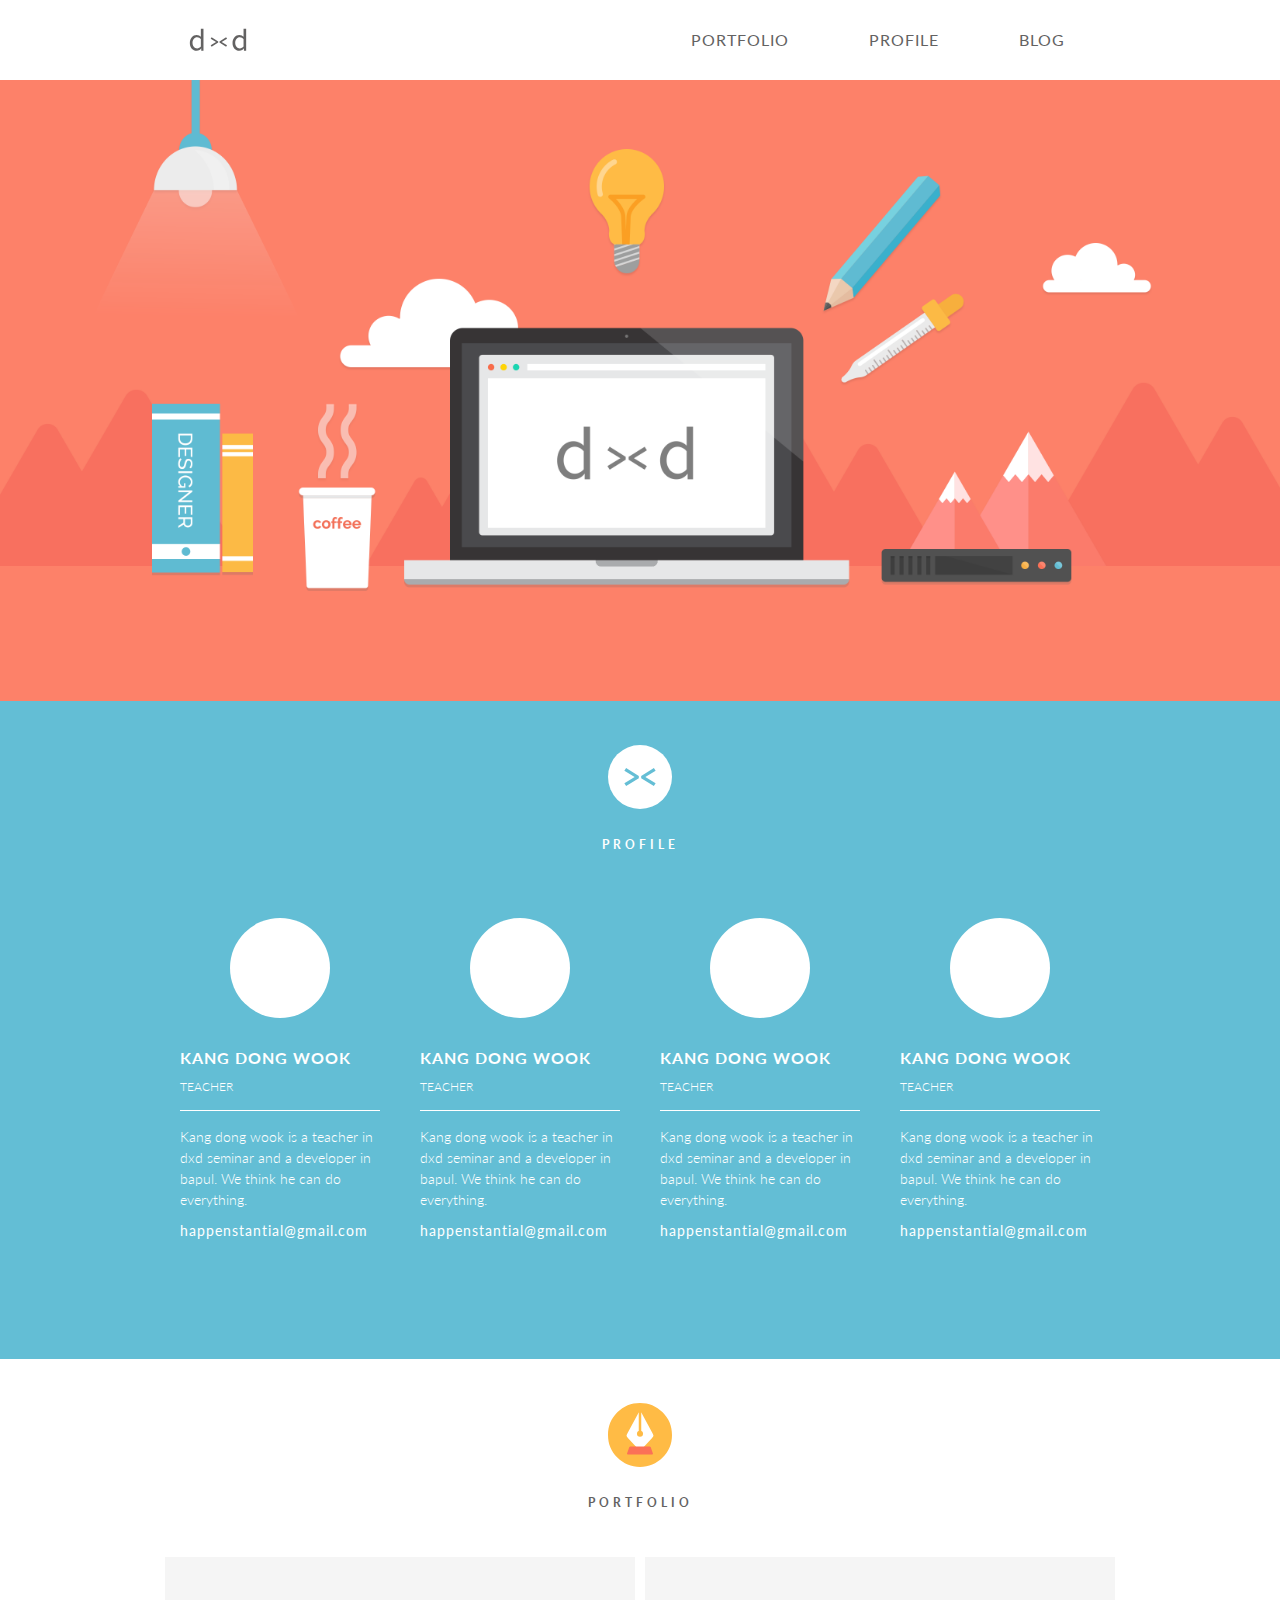
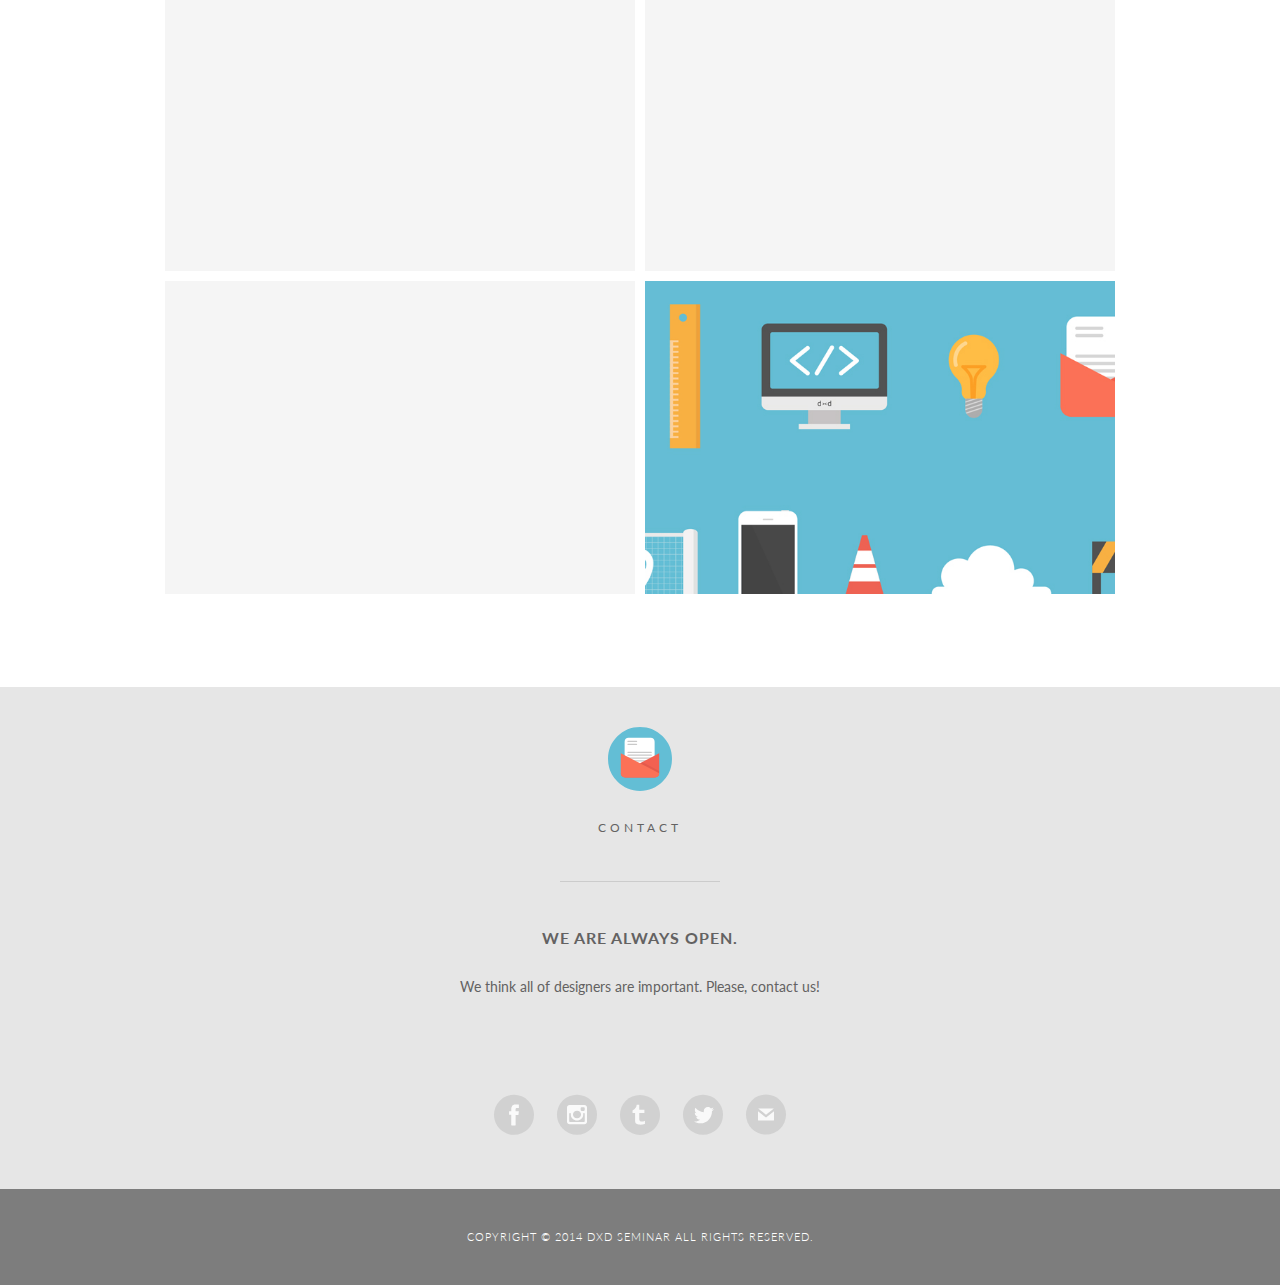
==== commit 59cfffd4: "아이콘이랑 이것저것 추가" ====
--- a/index.html
+++ b/index.html
@@ -116,9 +116,7 @@
                             Kang dong wook is a teacher in dxd seminar and a developer in bapul. We think he can do
                             everything.
                         </p>
-                        <p>
-                            <strong>happenstantial@gmail.com</strong>
-                        </p>
+                        <p>happenstantial@gmail.com</p>
                     </div>
                 </li>
                 <li>
@@ -133,9 +131,7 @@
                             Kang dong wook is a teacher in dxd seminar and a developer in bapul. We think he can do
                             everything.
                         </p>
-                        <p>
-                            <strong>happenstantial@gmail.com</strong>
-                        </p>
+                        <p>happenstantial@gmail.com</p>
                     </div>
                 </li>
                 <li>
@@ -150,9 +146,7 @@
                             Kang dong wook is a teacher in dxd seminar and a developer in bapul. We think he can do
                             everything.
                         </p>
-                        <p>
-                            <strong>happenstantial@gmail.com</strong>
-                        </p>
+                        <p>happenstantial@gmail.com</p>
                     </div>
                 </li>
                 <li>
@@ -167,9 +161,7 @@
                             Kang dong wook is a teacher in dxd seminar and a developer in bapul. We think he can do
                             everything.
                         </p>
-                        <p>
-                            <strong>happenstantial@gmail.com</strong>
-                        </p>
+                        <p>happenstantial@gmail.com</p>
                     </div>
                 </li>
             </ul>
@@ -284,7 +276,7 @@
         </address>
     </div>
     <div class="x-copyright x-bg-gray">
-        copyright © 2014 dxd seminar all rights reserved.
+        COPYRIGHT © 2014 DXD SEMINAR ALL RIGHTS RESERVED.
     </div>
 </footer>
 </main>
--- a/css/main.css
+++ b/css/main.css
@@ -137,7 +137,7 @@
    코드 내에서 지속적으로 동일하게 나오는 스타일들은 클래스로 묶어두는 것이 편리합니다. - Lier, 2014. 6. 23. 오후 5:05 */
 
 .x-bg-white {
-    color: rgba(51, 51, 50, 1);
+    color: rgba(99, 98, 98, 1);
     background-color: white;
 }
 
@@ -217,7 +217,7 @@
    모르겠다면 일단 아래의 두 값을 바꿔보면서 마우스를 올렸다 내려보세요. - Lier, 2014. 6. 23. 오후 6:52 */
 
 header.x-major nav ul li a {
-    color: rgba(51, 51, 50, 1);
+    color: rgba(99, 98, 98, 1);
     letter-spacing: 1px;
     text-transform: uppercase;
     transition: all 0.3s ease-in;
@@ -297,7 +297,7 @@
 
 section.x-major .x-symbol .x-title {
     font-size: 12px;
-    font-weight: normal;
+    font-weight: 700;
     letter-spacing: 4px;
     text-transform: uppercase;
     margin-top: 24px;
@@ -340,6 +340,7 @@
     margin-bottom: 10px;
     font-size: 16px;
     font-weight: 700;
+    letter-spacing: 1px;
 }
 
 section.x-major article#x-profile ul.x-members li .x-appearance dd {
@@ -354,8 +355,13 @@
 section.x-major article#x-profile ul.x-members li .x-about p {
     padding-bottom: 10px;
     font-weight: 300;
-    text-align: justify;
+    text-align: left;
     line-height: 150%;
+}
+
+section.x-major article#x-profile ul.x-members li .x-about p:last-child {
+    font-weight: 400;
+    letter-spacing: 1px;
 }
 
 /* x-work 클래스로 분기되는 article 요소와 그 하위 요소들의 스타일을 지정합니다. - Lier, 2014. 6. 24. 오후 12:58 */
@@ -523,7 +529,7 @@
 footer.x-major .x-contact .x-symbol .x-icon {
     width: 64px;
     height: 64px;
-    background-image: url('ico_contant@2x.png');
+    background-image: url('symbol-contact.svg');
 }
 
 footer.x-major .x-contact hr {
@@ -543,6 +549,7 @@
     font-weight: bold;
     text-transform: uppercase;
     margin-bottom: 28px;
+    letter-spacing: 1px;
 }
 
 footer.x-major .x-contact address ul li {
@@ -590,6 +597,8 @@
 footer.x-major .x-copyright {
     padding: 40px;
     font-weight: 300;
+    font-size: 11px;
+    letter-spacing: 1px;
 }
 
 /* Lier, 2014. 6. 24. 오후 2:30 ==============================================
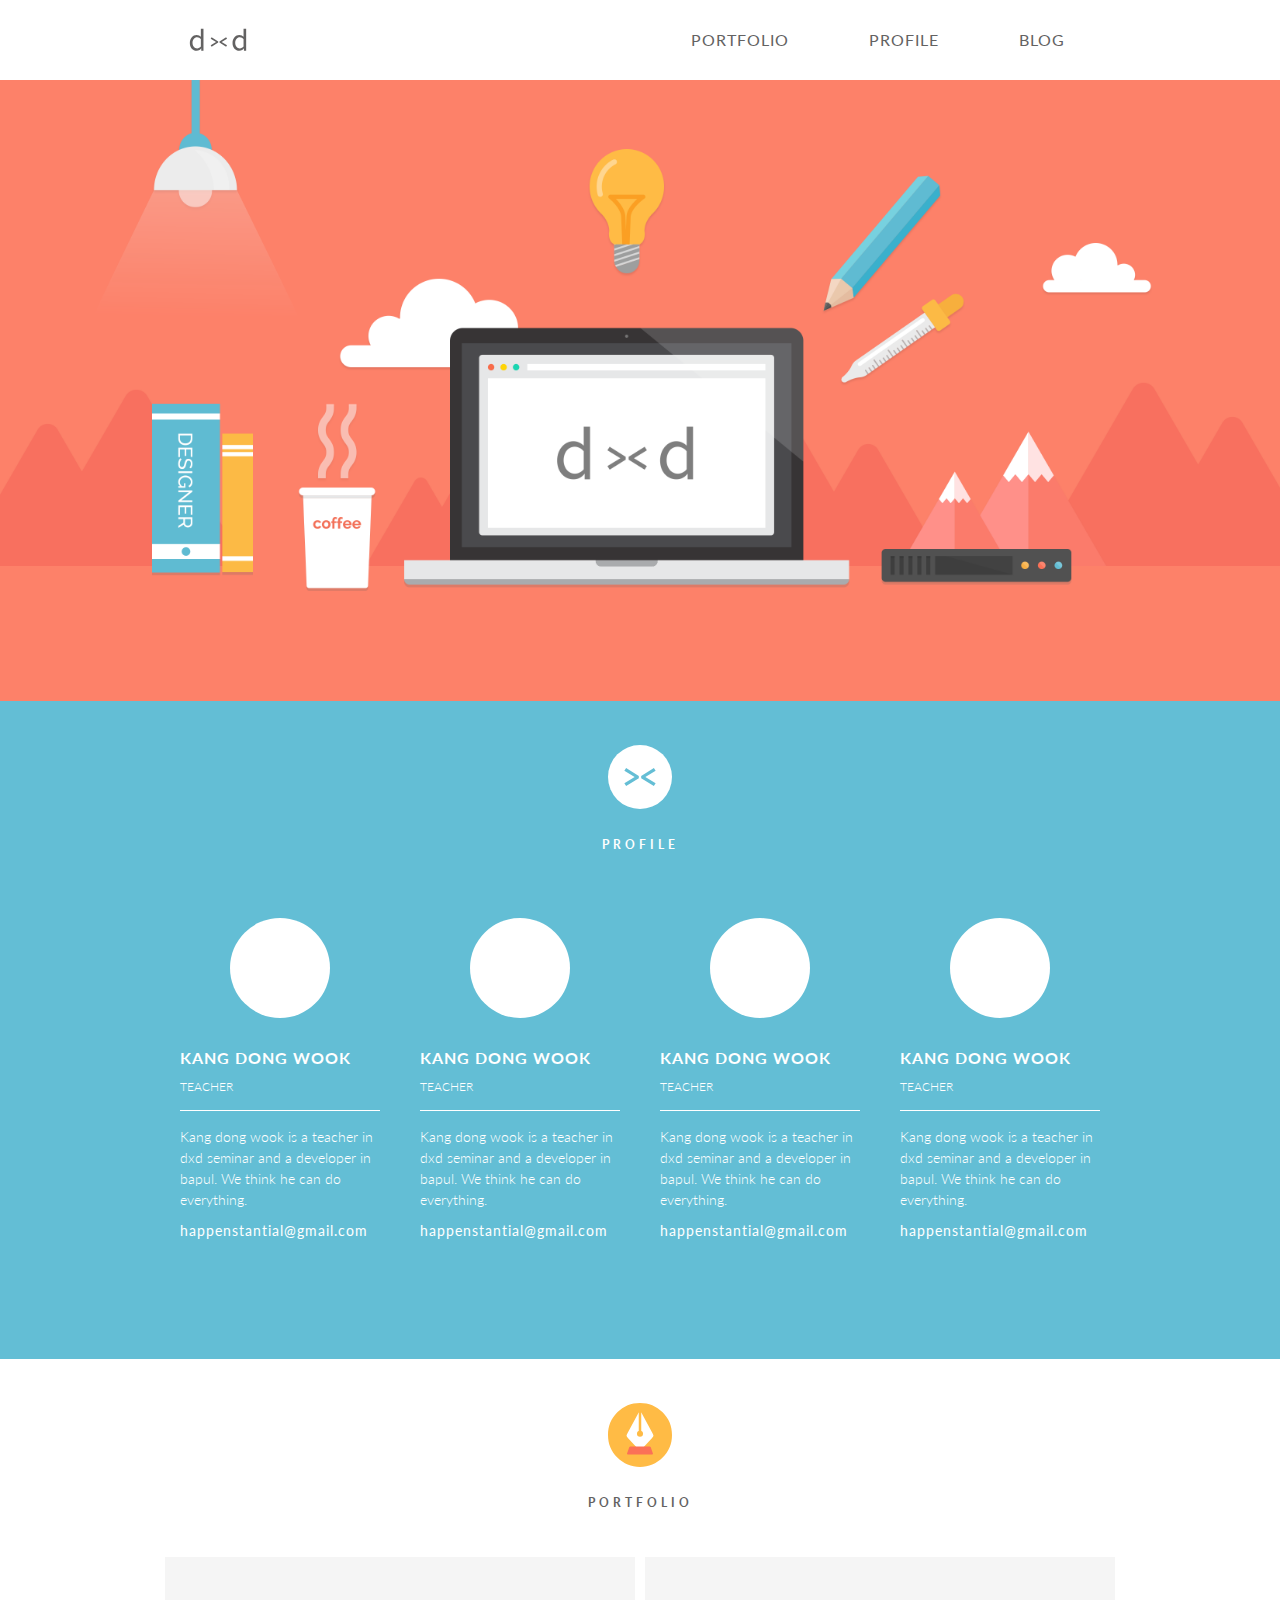
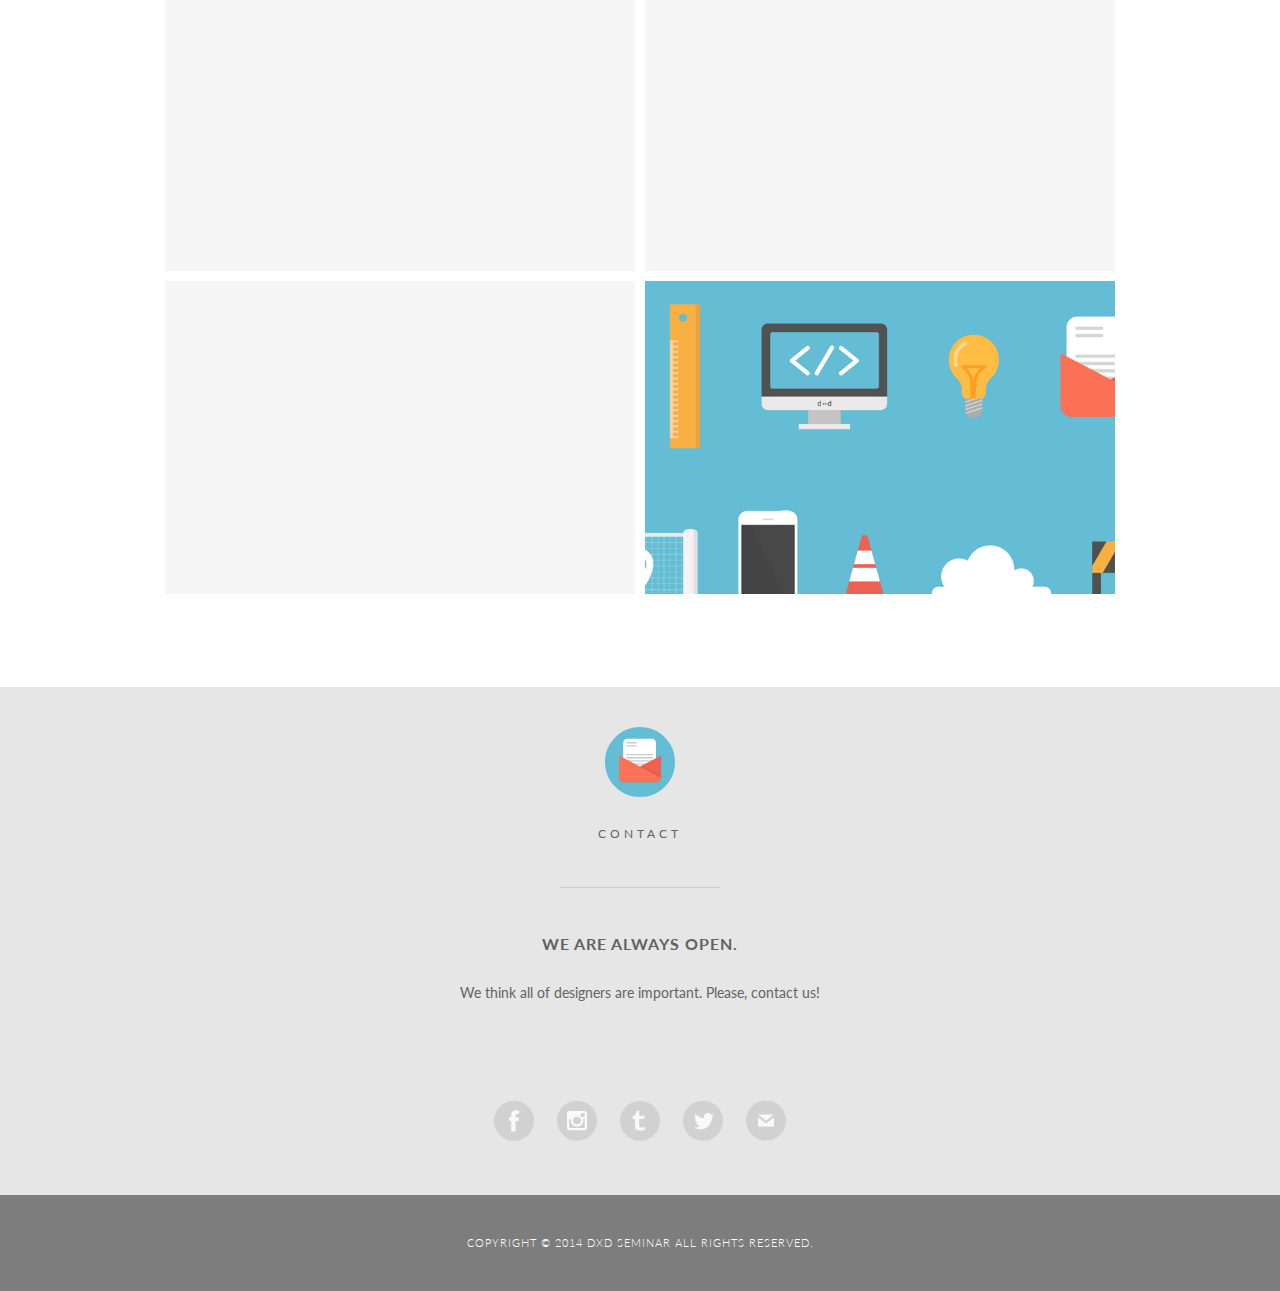
==== commit 18fcf52d: "side-menu font 사이즈 변경" ====
--- a/index.html
+++ b/index.html
@@ -33,7 +33,7 @@
 <![endif]-->
 
 <aside class="x-major x-bg-white">
-    <a href="index.html"><u>go to home</u></a>
+    <a href="index.html">GO TO HOME</a>
 </aside>
 
 <main class="x-major">
--- a/css/main.css
+++ b/css/main.css
@@ -527,8 +527,8 @@
 }
 
 footer.x-major .x-contact .x-symbol .x-icon {
-    width: 64px;
-    height: 64px;
+    width: 70px;
+    height: 70px;
     background-image: url('symbol-contact.svg');
 }
 
@@ -617,7 +617,10 @@
 aside.x-major p,
 aside.x-major a {
     color: rgba(51, 51, 50, 1);
-    font-size: 20px;
+    font-size: 13px;
+    letter-spacing: 1px;
+
+
 }
 
 /* aside 요소를 효과적으로 표현하기 위해 main 요소를 사용합니다. 기본적으로는 비주얼적으로 아무런 영향을
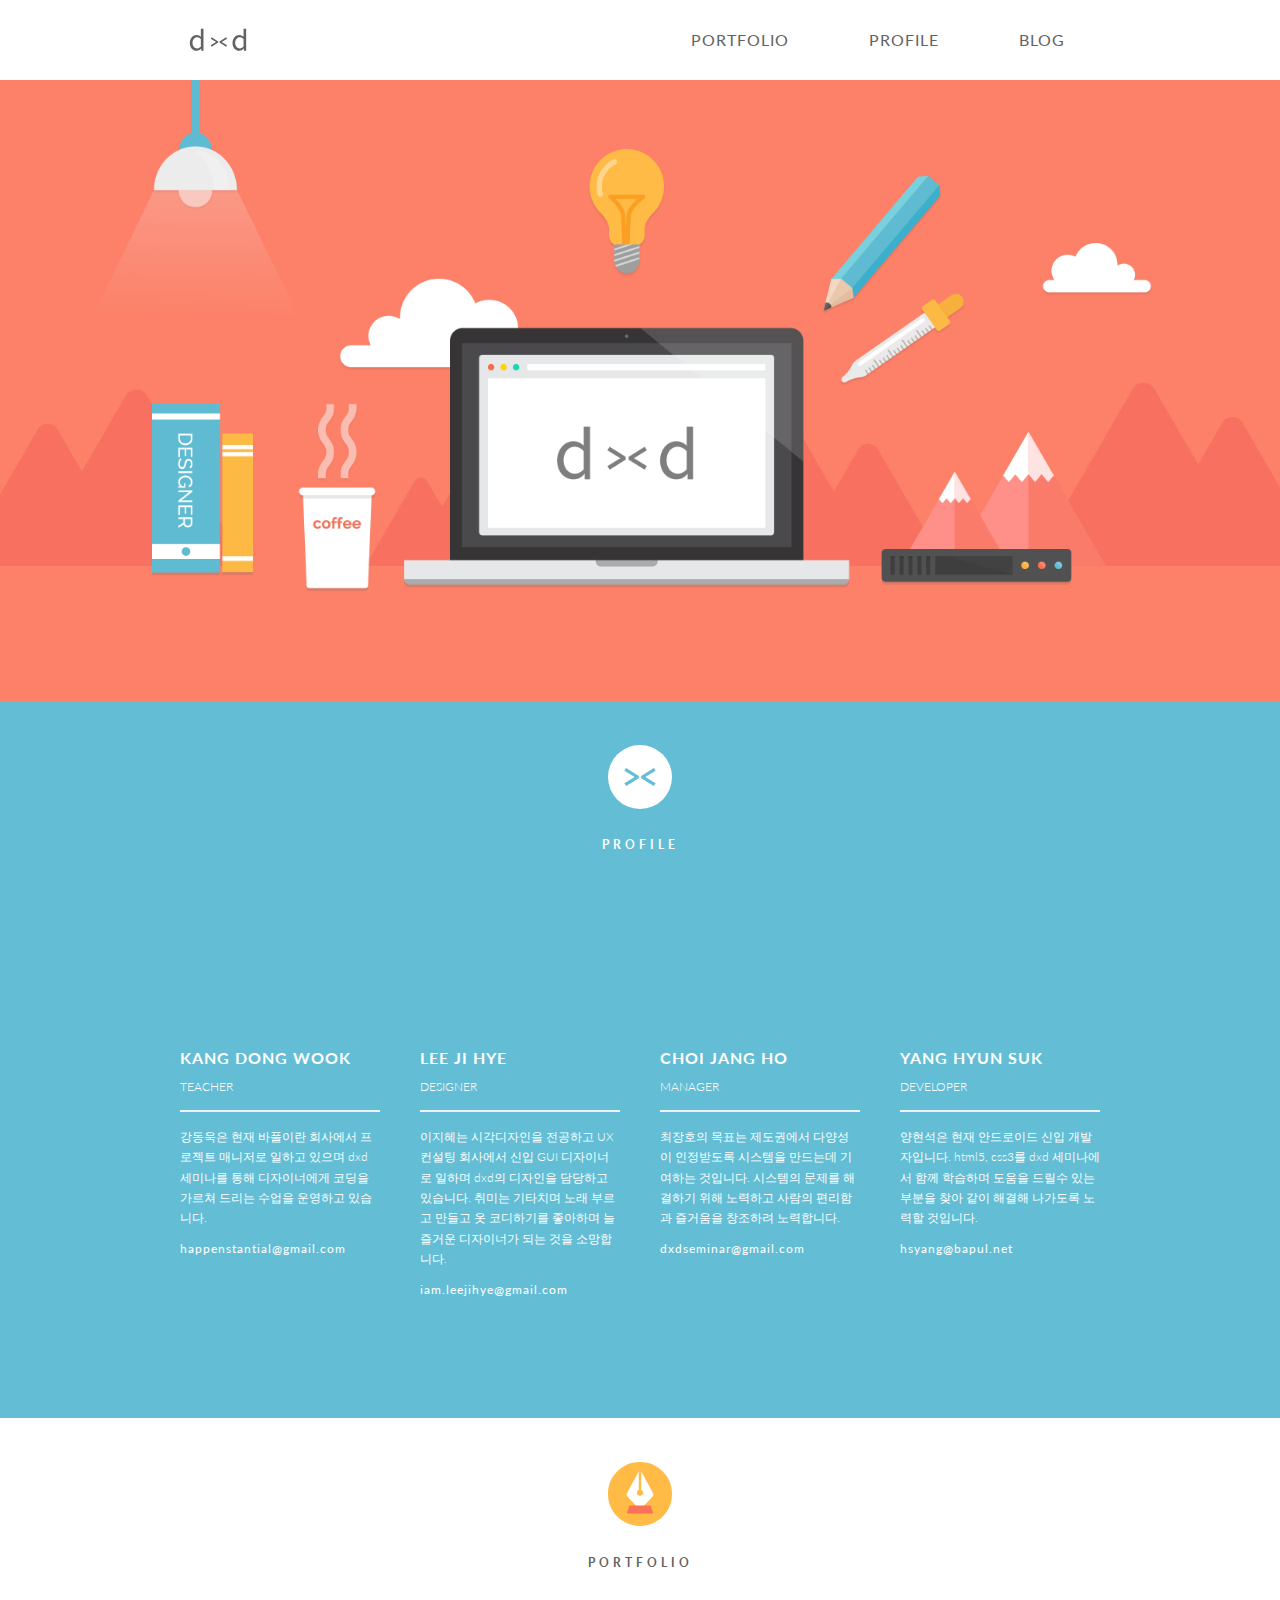
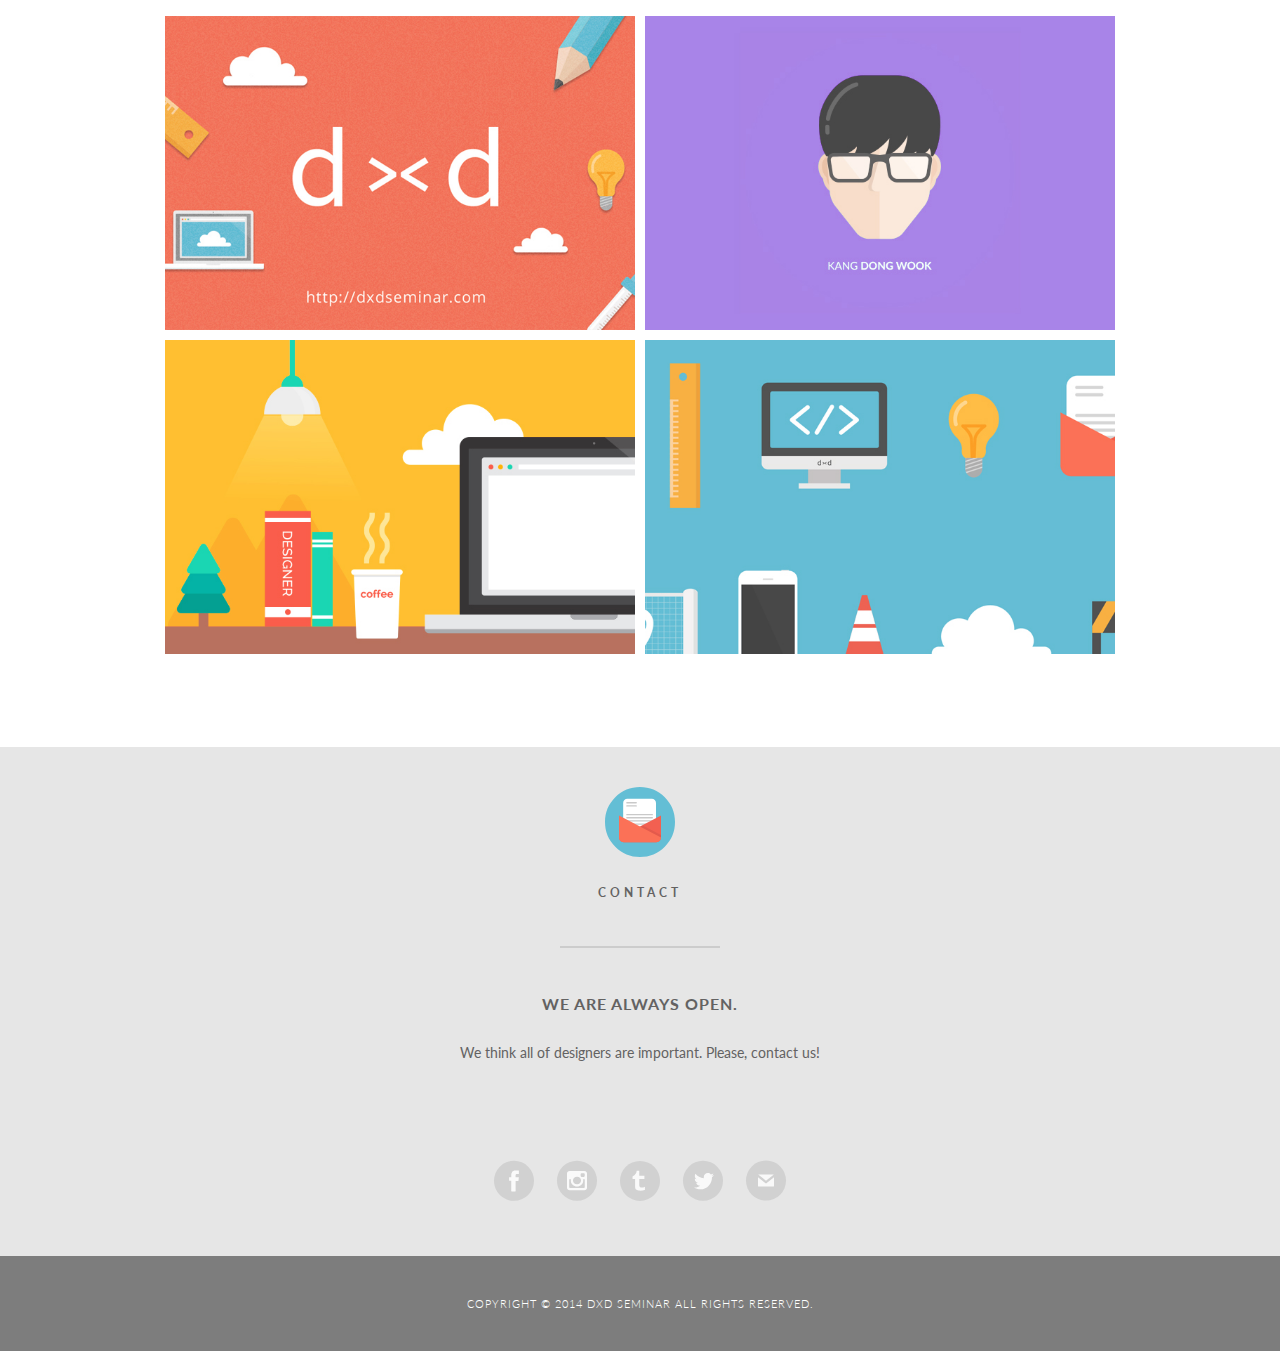
==== commit c8a7a8fc: "index.html 완료" ====
--- a/index.html
+++ b/index.html
@@ -105,7 +105,7 @@
             </header>
             <ul class="x-members clearfix">
                 <li>
-                    <a href="." class="x-face"></a>
+                    <a href="http://www.fb.com/happenstantial" class="x-face thumb-kang"></a>
                     <dl class="x-appearance">
                         <dt>Kang dong wook</dt>
                         <dd>teacher</dd>
@@ -113,55 +113,54 @@
                     <hr/>
                     <div class="x-about">
                         <p>
-                            Kang dong wook is a teacher in dxd seminar and a developer in bapul. We think he can do
-                            everything.
+                            강동욱은 현재 바풀이란 회사에서 프로젝트 매니저로 일하고 있으며 dxd 세미나를 통해 디자이너에게 코딩을 가르쳐 드리는 수업을 운영하고 있습니다.
                         </p>
                         <p>happenstantial@gmail.com</p>
                     </div>
                 </li>
                 <li>
-                    <a href="." class="x-face"></a>
+                    <a href="." class="x-face thumb-jihye"></a>
                     <dl class="x-appearance">
-                        <dt>Kang dong wook</dt>
-                        <dd>teacher</dd>
+                        <dt>lee ji hye</dt>
+                        <dd>designer</dd>
                     </dl>
                     <hr/>
                     <div class="x-about">
                         <p>
-                            Kang dong wook is a teacher in dxd seminar and a developer in bapul. We think he can do
-                            everything.
+                            이지혜는 시각디자인을 전공하고 UX 컨설팅 회사에서 신입 GUI 디자이너로 일하며 dxd의 디자인을 담당하고 있습니다.
+                            취미는 기타치며 노래 부르고 만들고 옷 코디하기를 좋아하며 늘 즐거운 디자이너가 되는 것을 소망합니다.
                         </p>
-                        <p>happenstantial@gmail.com</p>
+                        <p>iam.leejihye@gmail.com</p>
                     </div>
                 </li>
                 <li>
-                    <a href="." class="x-face"></a>
+                    <a href="." class="x-face thumb-jang"></a>
                     <dl class="x-appearance">
-                        <dt>Kang dong wook</dt>
-                        <dd>teacher</dd>
+                        <dt>choi jang ho</dt>
+                        <dd>manager</dd>
                     </dl>
                     <hr/>
                     <div class="x-about">
                         <p>
-                            Kang dong wook is a teacher in dxd seminar and a developer in bapul. We think he can do
-                            everything.
+                            최장호의 목표는 제도권에서 다양성이 인정받도록 시스템을 만드는데 기여하는 것입니다.
+                            시스템의 문제를 해결하기 위해 노력하고 사람의 편리함과 즐거움을 창조하려 노력합니다.
                         </p>
-                        <p>happenstantial@gmail.com</p>
+                        <p>dxdseminar@gmail.com</p>
                     </div>
                 </li>
                 <li>
-                    <a href="." class="x-face"></a>
+                    <a href="." class="x-face thumb-yang"></a>
                     <dl class="x-appearance">
-                        <dt>Kang dong wook</dt>
-                        <dd>teacher</dd>
+                        <dt>YANG HYUN SUK</dt>
+                        <dd>developer</dd>
                     </dl>
                     <hr/>
                     <div class="x-about">
                         <p>
-                            Kang dong wook is a teacher in dxd seminar and a developer in bapul. We think he can do
-                            everything.
+                            양현석은 현재 안드로이드 신입 개발자입니다. html5, css3를 dxd 세미나에서 함께 학습하며 도움을
+                            드릴수 있는 부분을 찾아 같이 해결해 나가도록 노력할 것입니다.
                         </p>
-                        <p>happenstantial@gmail.com</p>
+                        <p>hsyang@bapul.net</p>
                     </div>
                 </li>
             </ul>
--- a/css/main.css
+++ b/css/main.css
@@ -47,7 +47,7 @@
     display: block;
     height: 1px;
     border: 0;
-    border-top: 1px solid #ccc;
+    border-top: 2px solid #ccc;
     margin: 1em 0;
     padding: 0;
 }
@@ -110,7 +110,7 @@
 
 body {
     color: rgba(51, 51, 50, 1);
-    font-family: 'Lato', sans-serif;
+    font-family: 'Lato', 'nanum gothic', sans-serif;
     font-size: 14px;
     font-weight: 400;
     word-wrap: break-word;
@@ -322,14 +322,48 @@
     text-align: center;
 }
 
-section.x-major article#x-profile ul.x-members li a {
+section.x-major article#x-profile ul.x-members li .thumb-kang {
     width: 100px;
     height: 100px;
     margin-bottom: 24px;
     display: inline-block;
     border-radius: 100%;
     background-color: white;
-}
+    background: url('../img/kang.png');
+}
+
+section.x-major article#x-profile ul.x-members li .thumb-jihye {
+    width: 100px;
+    height: 100px;
+    margin-bottom: 24px;
+    display: inline-block;
+    border-radius: 100%;
+    background-color: white;
+    background: url('../img/leejihye.png');
+}
+
+section.x-major article#x-profile ul.x-members li .thumb-jang{
+    width: 100px;
+    height: 100px;
+    margin-bottom: 24px;
+    display: inline-block;
+    border-radius: 100%;
+    background-color: white;
+    background: url('../img/jang.png');
+}
+
+section.x-major article#x-profile ul.x-members li .thumb-yang {
+    width: 100px;
+    height: 100px;
+    margin-bottom: 24px;
+    display: inline-block;
+    border-radius: 100%;
+    background-color: white;
+    background: url('../img/yang.png');
+}
+
+
+
 
 section.x-major article#x-profile ul.x-members li .x-appearance {
     text-align: left;
@@ -349,20 +383,23 @@
 }
 
 section.x-major article#x-profile ul.x-members li hr {
-    border-color: white;
+    border-color: #f1f1f1;
 }
 
 section.x-major article#x-profile ul.x-members li .x-about p {
+    font-size: 12px;
     padding-bottom: 10px;
     font-weight: 300;
     text-align: left;
-    line-height: 150%;
+    line-height: 170%;
+
 }
 
 section.x-major article#x-profile ul.x-members li .x-about p:last-child {
     font-weight: 400;
     letter-spacing: 1px;
 }
+
 
 /* x-work 클래스로 분기되는 article 요소와 그 하위 요소들의 스타일을 지정합니다. - Lier, 2014. 6. 24. 오후 12:58 */
 
@@ -453,28 +490,19 @@
    메이저 섹션 >> 디테일
    ========================================================================== */
 
-section.x-major.x-portfolio-detail header .x-identity {
-    height: 300px;
-    background-color: red;
-}
-
-section.x-major.x-portfolio-detail header dl {
-    padding: 20px;
-    margin: 0 auto;
+section.x-major.x-portfolio-detail header dt {
     text-align: center;
-}
-
-section.x-major.x-portfolio-detail header dl dt {
-    padding: 0 0 10px 0;
-    font-size: 20px;
-    font-weight: 300;
+    padding: 0 0 30px 0;
+    font-size: 14px;
+    font-weight: 400;
     letter-spacing: 2px;
     text-transform: uppercase;
 }
 
-section.x-major.x-portfolio-detail header dl dd {
-    font-size: 14px;
-    line-height: 1.8;
+section.x-major.x-portfolio-detail header dl {
+    padding: 50px 40px;
+    margin: 0 auto;
+    text-align: left;
 }
 
 section.x-major.x-portfolio-detail article {
@@ -494,8 +522,13 @@
     border-color: white transparent transparent transparent;
 }
 
+
+section.x-major.x-portfolio-detail article ul {
+    padding: 50px 0;
+}
+
 section.x-major.x-portfolio-detail article ul li {
-    padding: 40px 20px;
+    padding: 10px 0;
 }
 
 section.x-major.x-portfolio-detail article ul li img {
@@ -521,7 +554,7 @@
 footer.x-major .x-contact .x-symbol .x-title {
     margin-top: 24px;
     font-size: 12px;
-    font-weight: 400;
+    font-weight: 700;
     letter-spacing: 4px;
     text-transform: uppercase;
 }
@@ -801,6 +834,10 @@
         float: left;
         width: 50%;
     }
+
+    section.x-major.x-portfolio-detail header dl {
+        text-align: center;
+    }
 }
 
 @media print,
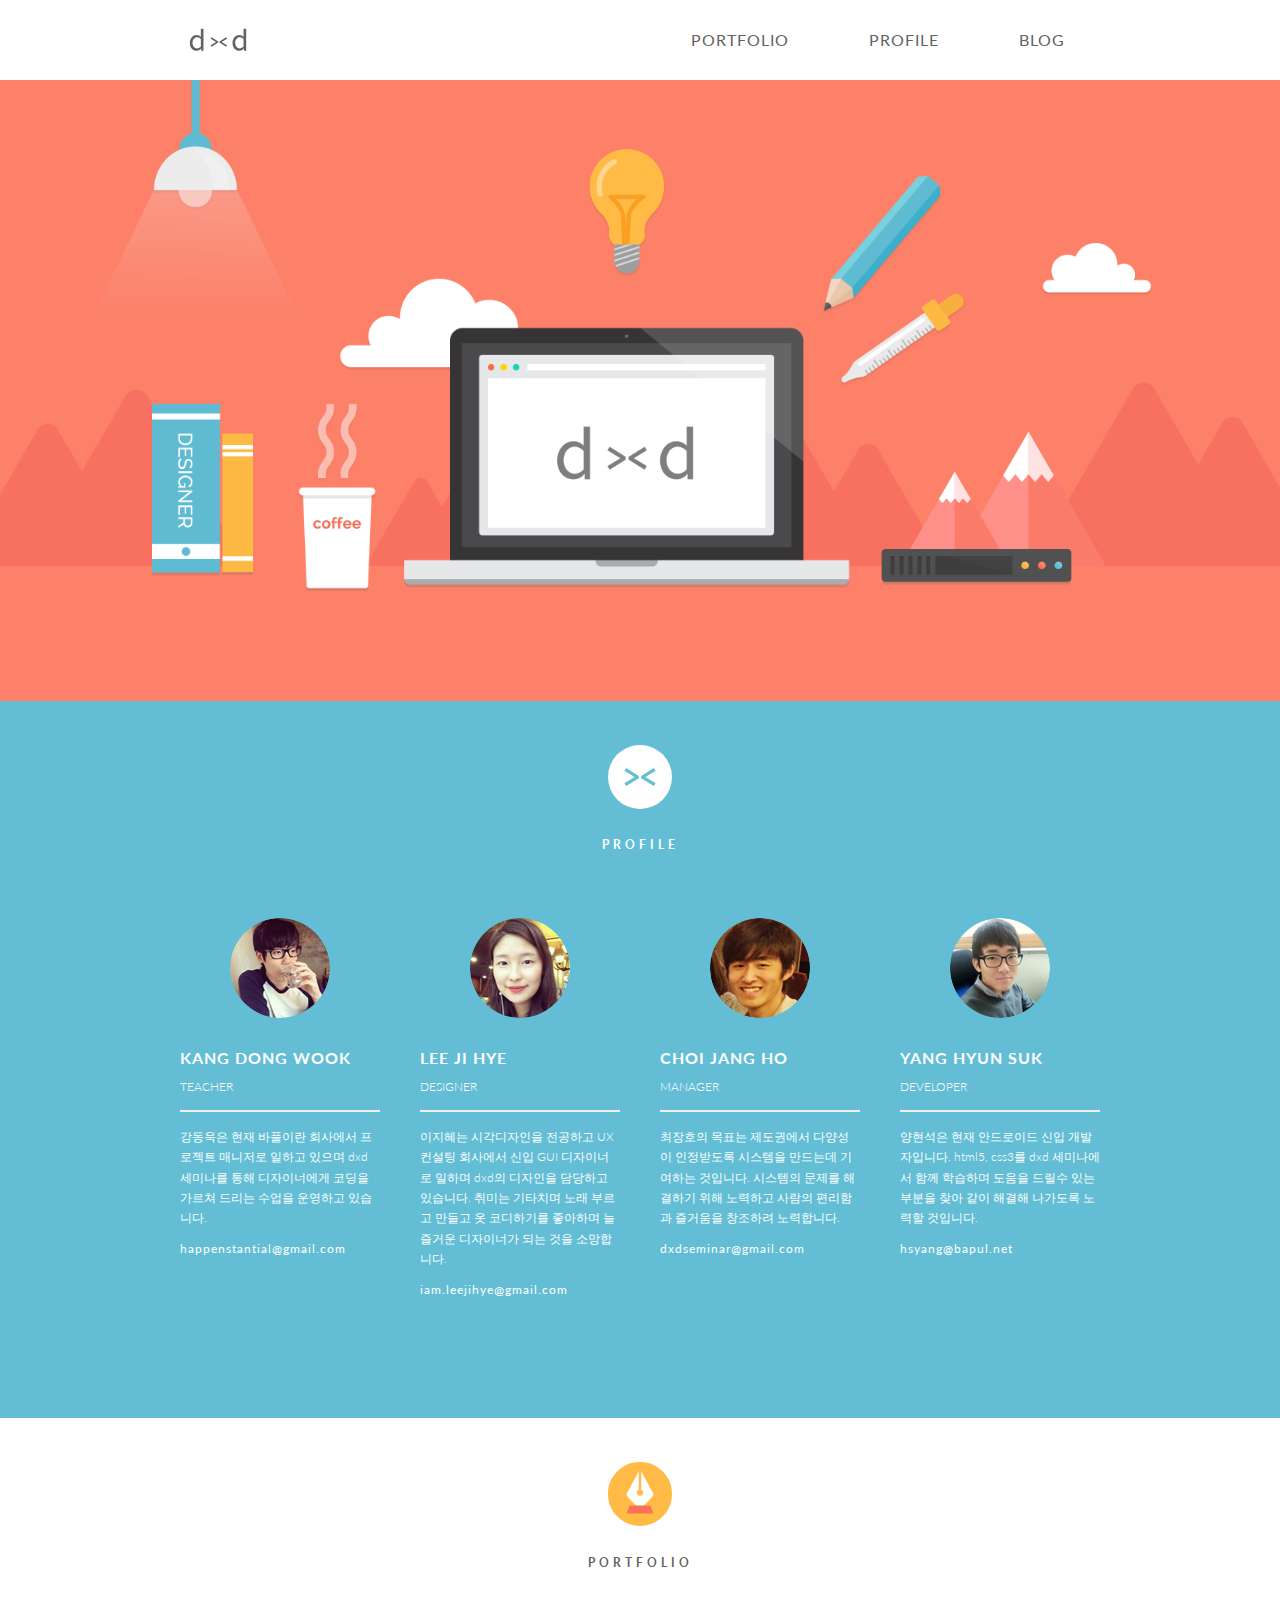
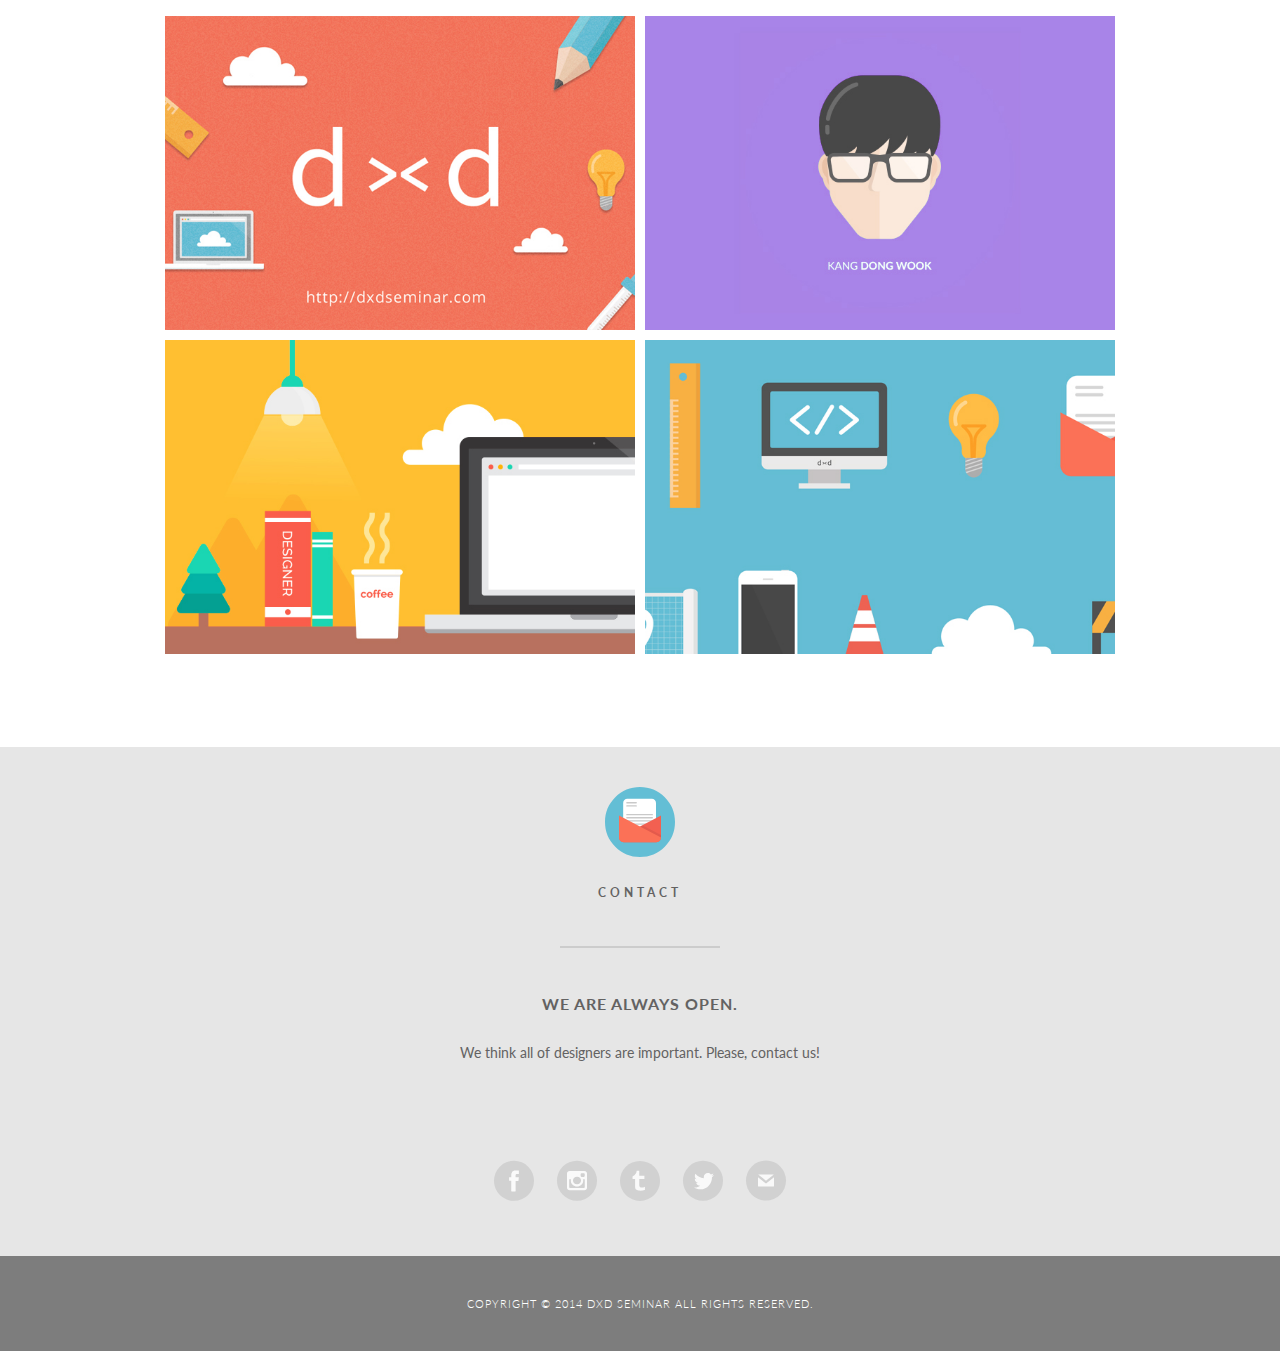
==== commit 033b82a3: "개인별 페이스북 링크작성" ====
--- a/index.html
+++ b/index.html
@@ -105,7 +105,7 @@
             </header>
             <ul class="x-members clearfix">
                 <li>
-                    <a href="http://www.fb.com/happenstantial" class="x-face thumb-kang"></a>
+                    <a href="http://www.fb.com/happenstantial" target="_blank" class="x-face thumb-kang"></a>
                     <dl class="x-appearance">
                         <dt>Kang dong wook</dt>
                         <dd>teacher</dd>
@@ -119,7 +119,7 @@
                     </div>
                 </li>
                 <li>
-                    <a href="." class="x-face thumb-jihye"></a>
+                    <a href="https://www.fb.com/jihyeleee" target="_blank" class="x-face thumb-jihye"></a>
                     <dl class="x-appearance">
                         <dt>lee ji hye</dt>
                         <dd>designer</dd>
@@ -134,7 +134,7 @@
                     </div>
                 </li>
                 <li>
-                    <a href="." class="x-face thumb-jang"></a>
+                    <a href="https://www.fb.com/cjangho" target="_blank" class="x-face thumb-jang"></a>
                     <dl class="x-appearance">
                         <dt>choi jang ho</dt>
                         <dd>manager</dd>
@@ -149,7 +149,7 @@
                     </div>
                 </li>
                 <li>
-                    <a href="." class="x-face thumb-yang"></a>
+                    <a href="https://www.fb.com/hyunsuk.Yang89" class="x-face thumb-yang"></a>
                     <dl class="x-appearance">
                         <dt>YANG HYUN SUK</dt>
                         <dd>developer</dd>
